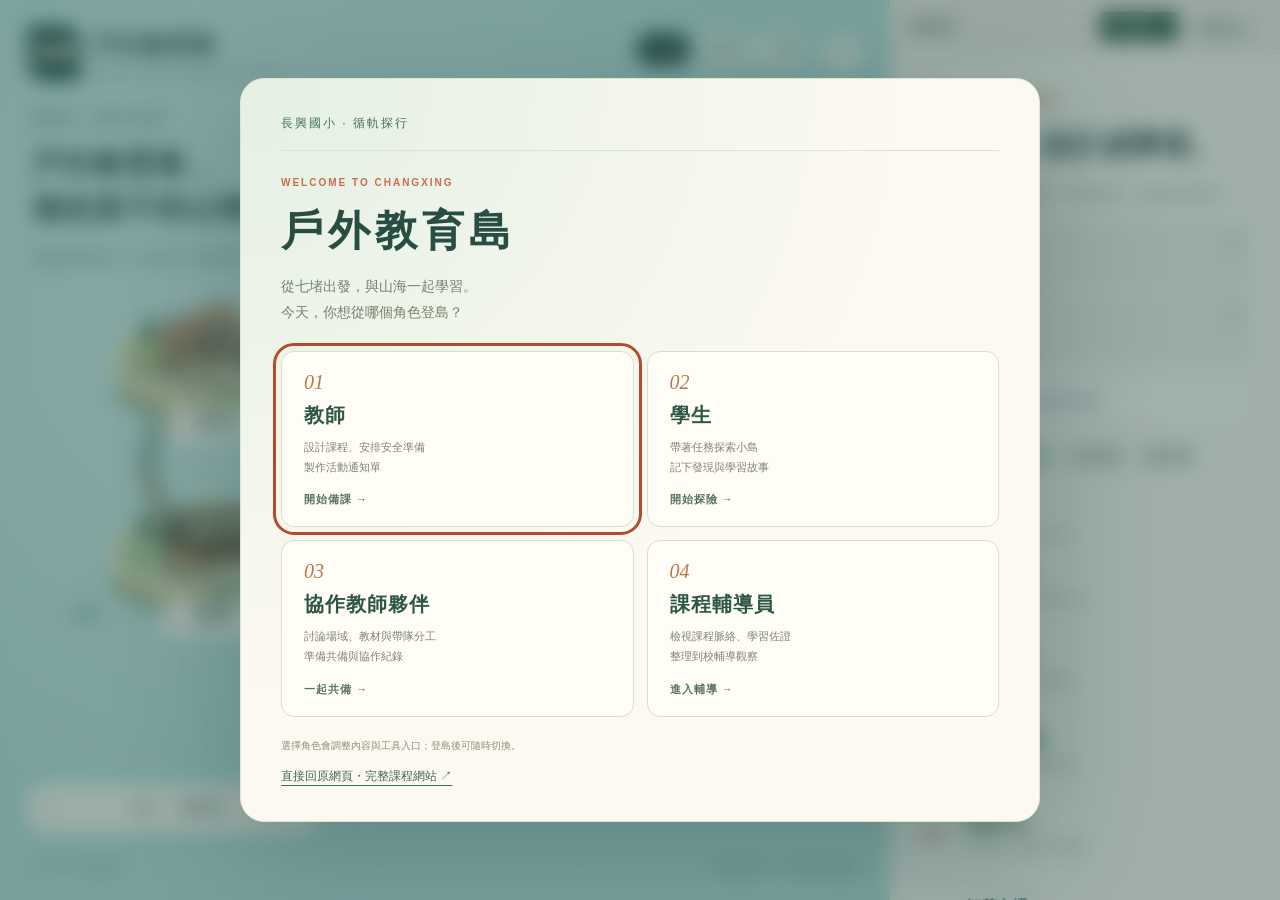
==== island.html @ 30167375 "Add visible return links to original curriculum website for all roles" ====
<!doctype html>
<html lang="zh-Hant">
<head><meta charset="utf-8"><meta name="viewport" content="width=device-width,initial-scale=1"><meta name="theme-color" content="#b9dfdb"><meta name="description" content="長興國小戶外教育島：從七堵鐵道出發，點選島嶼探索港灣、海洋、產業與智慧交通課程。"><title>長興戶外教育島｜循軌探行</title><link rel="stylesheet" href="island.css?v=20261024-return-original"><script src="island-data.js?v=20261024-return-original" defer></script><script src="island.js?v=20261024-return-original" defer></script></head>
<body>
<a class="skip" href="#explore">跳至課程清單</a>
<div class="shell">
 <main class="ocean" id="ocean" aria-label="戶外教育島嶼探索區">
  <header class="masthead"><a class="wordmark" href="index.html" aria-label="長興戶外教育島首頁"><span class="brand-stamp">長興</span><span>戶外教育島<small>CHANGXING LEARNING ISLAND</small></span></a><button class="round help" id="help" aria-label="探索說明">?</button></header>
  <div class="intro"><p class="eyebrow">循軌探行 · 基隆七堵出發</p><h1>戶外教育島，<br>連起孩子的山海課堂。</h1><p>海風號穿島巡行，串起每一站的學習。</p></div>
  <div class="scene" id="scene"><svg id="island" viewBox="0 0 1200 1000" role="group" aria-label="六條戶外教育路線與風險管理資源的互動島嶼"></svg></div>
  <div class="map-controls" aria-label="地圖控制"><button id="zoom-in" aria-label="放大島嶼">＋</button><button id="zoom-out" aria-label="縮小島嶼">－</button><button id="reset" aria-label="回到全島總覽">全島</button><button id="connections" aria-pressed="true">島嶼鐵道</button><button id="motion" aria-pressed="false">暫停動態</button></div>
  <div class="light-control" aria-label="島嶼光線"><button data-light="day" aria-pressed="true">☀ 白天</button><button data-light="dusk" aria-pressed="false">◒ 黃昏</button><button data-light="night" aria-pressed="false">☾ 夜晚</button></div>
  <footer class="map-caption"><span><i></i> <b id="read-count">0 / 7</b> 小島已探索</span><span>課程鐵道示意 · 非實際交通路線</span></footer>
 </main>
 <aside class="panel" id="explore" aria-label="課程探索清單">
  <div class="role-bar"><span id="current-role">教師視角</span><div class="role-bar-actions"><a class="return-original" href="curriculum.html">回原網頁 ↗</a><button id="change-role" type="button">切換角色 ↗</button></div></div><div id="overview">
   <div class="panel-heading"><p class="eyebrow">THE LEARNING ATLAS</p><h2>把家鄉，<br>讀成自己的故事。</h2><p>6 條學習路線，1 座風險管理島。<br>選擇一條路，看看孩子如何提問與發現。</p></div>
   <section id="role-tools" class="role-tools" aria-label="角色專屬入口"></section><label class="search"><span aria-hidden="true">⌕</span><input id="search" type="search" placeholder="搜尋路線、場域或學習任務" aria-label="搜尋路線、場域或學習任務"></label>
   <div class="filters" aria-label="路線主題"><button data-filter="all" aria-pressed="true">所有小島</button><button data-filter="local" aria-pressed="false">家鄉走讀</button><button data-filter="ocean" aria-pressed="false">海洋探索</button><button data-filter="city" aria-pressed="false">跨區學習</button><button data-filter="safety" aria-pressed="false">安全資源</button></div>
   <p class="result-count" id="result-count" aria-live="polite"></p><div class="route-index" id="route-index"></div>
   <section class="method-note"><p class="eyebrow">TRACKS × TRAIN</p><h3>六年的課程軌道，<br>每一次探究的五個站。</h3><p>從生活場域到多鐵樞紐，逐年加深。每條路線都用提問、觀察、分析、互動與行動，留下自己的學習。</p><a href="curriculum.html#train-method">認識校本課程與 TRAIN 教學法 <span>↗</span></a></section>
  </div>
  <article id="detail" hidden></article>
  <footer class="panel-footer"><a href="curriculum.html">完整課程與教學工具 ↗</a><p>基隆市長興國民小學<br>從七堵出發，向山海學習。</p><small>島嶼位置為課程關係示意；跨縣市場域另於路線中標示。</small></footer>
 </aside>
</div>
<dialog id="role-entry" aria-labelledby="role-entry-title"><button id="role-entry-close" class="dialog-close" aria-label="返回目前角色" hidden>×</button><div class="entry-brand">長興國小 · 循軌探行</div><p class="eyebrow">WELCOME TO CHANGXING</p><h2 id="role-entry-title">戶外教育島</h2><p class="entry-lead">從七堵出發，與山海一起學習。<br>今天，你想從哪個角色登島？</p><div class="role-grid"><button data-choose-role="teacher"><span class="role-symbol">01</span><strong>教師</strong><span>設計課程、安排安全準備<br>製作活動通知單</span><b>開始備課 →</b></button><button data-choose-role="student"><span class="role-symbol">02</span><strong>學生</strong><span>帶著任務探索小島<br>記下發現與學習故事</span><b>開始探險 →</b></button><button data-choose-role="partner"><span class="role-symbol">03</span><strong>協作教師夥伴</strong><span>討論場域、教材與帶隊分工<br>準備共備與協作紀錄</span><b>一起共備 →</b></button><button data-choose-role="coach"><span class="role-symbol">04</span><strong>課程輔導員</strong><span>檢視課程脈絡、學習佐證<br>整理到校輔導觀察</span><b>進入輔導 →</b></button></div><p class="entry-note">選擇角色會調整內容與工具入口；登島後可隨時切換。</p><a class="entry-original" href="curriculum.html">直接回原網頁・完整課程網站 ↗</a></dialog>
<dialog id="guide"><button class="dialog-close" id="close-guide" aria-label="關閉探索說明">×</button><p class="eyebrow">WELCOME ABOARD</p><h2>歡迎登上長興的學習島。</h2><p>點選島上的場域或右側課程清單，鏡頭會放大該島，同時展開故事、照片與探究任務；按「全島」可回到總覽。</p><ol><li>用主題或關鍵字，找一條感興趣的路線。</li><li>拖曳空白海面、按 ＋／－，調整你的視角。</li><li>切換光線，或跟著 TRAIN 五站了解課程。</li></ol><p class="guide-note">「已閱讀」只記錄這台裝置探索過的路線，不代表學生完成活動或通過評量。島上小人為課程情境動畫，並非即時活動追蹤。海風號抵達小島時會隱入站內，再從另一側駛向下一島。</p><button id="start" class="primary">開始探索 →</button></dialog>
</body></html>
---- island.css ----
@charset "UTF-8";
:root{--ink:#23433e;--muted:#73817a;--paper:#fcf9f2;--coral:#cf6b49;--sea:#b9dfdb;--line:#e3e4d9;font-family:"Microsoft JhengHei","PingFang TC",sans-serif;color:var(--ink);background:var(--paper)}*{box-sizing:border-box}body{margin:0}button,input,a{-webkit-tap-highlight-color:transparent}button,a{touch-action:manipulation}button,input{font:inherit}button{cursor:pointer;color:inherit}button:focus-visible,a:focus-visible,input:focus-visible,[role=button]:focus-visible{outline:3px solid #b54b2d;outline-offset:5px}button{border:0}a{color:inherit}button[hidden],[hidden]{display:none!important}.skip{position:fixed;top:-100px;left:20px;z-index:100;background:white;padding:12px}.skip:focus{top:10px}.shell{display:grid;grid-template-columns:minmax(0,1fr) 390px;height:100dvh;overflow:hidden}.ocean{background:radial-gradient(ellipse at 30% 35%,#d5eeeb 0%,var(--sea) 65%);position:relative;overflow:hidden;isolation:isolate;transition:background 1s}.masthead{position:absolute;inset:26px 28px auto;z-index:3;display:flex;align-items:center;justify-content:space-between}.wordmark{text-decoration:none;font-weight:800;display:flex;align-items:center;gap:12px;font-size:23px;letter-spacing:2px}.brand-stamp{background:#234b44;color:#fff9e8;font-size:21px;width:52px;height:54px;display:grid;place-items:center;border-radius:3px 17px 3px 17px;writing-mode:horizontal-tb;letter-spacing:1px;padding-top:0}.wordmark small{display:block;font:9px Georgia,serif;letter-spacing:2px;margin-top:6px}.round{border-radius:50%;background:#fff9edc9;width:38px;height:38px;font:22px Georgia,serif;box-shadow:0 2px 7px #315a4b0b}.intro{position:absolute;left:32px;top:125px;z-index:2;pointer-events:none}.eyebrow{font-size:10px;font-weight:700;letter-spacing:2px;color:var(--coral);margin:0 0 16px}.intro .eyebrow{color:#4b736b}.intro h1{font-size:clamp(24px,2.6vw,39px);line-height:1.5;letter-spacing:2px;margin:0 0 16px;font-weight:800}.intro>p:last-child{font-size:13px;color:#56756e;line-height:1.9;margin:0}.scene{position:absolute;inset:0;touch-action:none;cursor:grab}.scene:active{cursor:grabbing}.scene svg{width:100%;height:100%;display:block;overflow:visible}.node{cursor:pointer;outline:none}.node .nameplate{transition:filter .2s}.node:hover .nameplate,.node:focus-visible .nameplate,.node.is-active .nameplate{filter:drop-shadow(0 5px 5px #234b4440)}.node:hover .plate,.node.is-active .plate{fill:#fdf0d4;stroke:#c77249;stroke-width:2}.node.dimmed{opacity:.2;pointer-events:none}.plate{fill:#fffdf4;stroke:#e4d8bb;stroke-width:1}.nameplate text{font:700 15px "Microsoft JhengHei",sans-serif;fill:#28453b}.nameplate .node-sub{font-size:10px;font-weight:400;fill:#7d8574}.node-number{fill:#c16543!important;font:italic 16px Georgia,serif!important}.connections path{fill:none;stroke:#faf6d8;stroke-width:4;stroke-dasharray:8 7;opacity:.9}.connections.is-off{opacity:0}.connections{transition:opacity .3s;pointer-events:none}.trees{pointer-events:none}.floaty{animation:bob 6s ease-in-out infinite}.boat{animation:boat 18s ease-in-out infinite}.water-line{animation:shimmer 6s ease-in-out infinite}.paused *,.reduced-motion *{animation-play-state:paused!important}@keyframes bob{50%{transform:translateY(-5px)}}@keyframes shimmer{50%{opacity:.25}}@keyframes boat{50%{transform:translate(25px,-12px)}}.map-controls{position:absolute;left:28px;bottom:67px;display:flex;z-index:3;background:#fffaf0ea;border:1px solid #fefaf0;border-radius:16px;padding:5px;box-shadow:0 6px 24px #3d686010}.map-controls button{background:none;padding:10px 12px;font-size:12px;border-radius:10px}.map-controls button:first-child,.map-controls button:nth-child(2){font-size:18px;padding:5px 12px}.map-controls button:hover,.light-control button:hover{background:#e3e8d8}.map-controls button[aria-pressed=false]{color:#728276}.light-control{position:absolute;right:28px;top:33px;z-index:3;display:flex;gap:3px;margin-right:55px}.light-control button{font-size:11px;padding:9px 10px;border-radius:20px;background:#fffaf0a6}.light-control button[aria-pressed=true]{background:#294d46;color:#fff8e8}.map-caption{position:absolute;inset:auto 30px 25px;display:flex;gap:12px;align-items:center;justify-content:space-between;font-size:10px;letter-spacing:.6px;color:#56776c;pointer-events:none}.map-caption i{display:inline-block;width:6px;height:6px;background:#cf754a;border-radius:50%;margin-right:5px}.panel{background:var(--paper);overflow-y:auto;scrollbar-width:thin;scrollbar-color:#d4d5c9 transparent;border-left:1px solid #fff6;z-index:4;position:relative}.panel-heading{padding:39px 30px 18px}.panel-heading h2{font-size:29px;line-height:1.55;margin:0 0 15px;letter-spacing:1px}.panel-heading>p:last-child{font-size:12px;line-height:1.85;color:#7d8375;margin:0}.search{display:flex;align-items:center;margin:6px 28px 17px;border:1px solid #dedfd5;background:#fffdf8;border-radius:8px;padding:0 13px;gap:8px}.search>span{font-size:26px;color:#798a7c}.search input{border:0;background:none;width:100%;min-width:0;padding:14px 0;color:var(--ink);font-size:12px;outline:none}.filters{display:flex;flex-wrap:wrap;gap:6px;margin:0 28px}.filters button{background:#efeee5;border-radius:5px;font-size:11px;padding:9px 11px}.filters button[aria-pressed=true]{background:#28493f;color:#fff9ec}.result-count{margin:17px 30px 1px;color:#8d9285;font-size:10px;letter-spacing:1px}.route-index{padding:0 28px}.route-card{display:grid;grid-template-columns:38px 1fr 18px;align-items:center;gap:8px;text-align:left;width:100%;padding:21px 1px;border-bottom:1px solid var(--line);background:transparent}.route-card:hover{color:var(--coral)}.route-no{font:italic 25px Georgia,serif;color:var(--coral)}.route-card strong{display:block;font-size:15px;letter-spacing:.5px}.route-card small{display:block;margin-top:7px;font-size:10px;color:#888d7d}.route-card .read-mark{font-size:10px;line-height:1.5;color:#768a69}.empty{padding:24px 0;font-size:14px;color:#7c8479;line-height:1.8}.method-note{margin:39px 30px;padding-bottom:8px}.method-note h3{font-size:20px;line-height:1.65;margin:0 0 15px}.method-note>p:not(.eyebrow){font-size:12px;line-height:1.9;color:#7a8377}.method-note a{display:flex;justify-content:space-between;margin-top:20px;padding-bottom:12px;border-bottom:1px solid var(--line);font-size:12px;text-decoration:none}.panel-footer{border-top:1px solid var(--line);margin:0 28px;padding:25px 0 30px;font-size:11px;line-height:1.8;color:#7d8779}.panel-footer>a{color:var(--ink);font-weight:700;text-underline-offset:5px}.panel-footer small{display:block;font-size:9px}.detail-header{padding:24px 28px 0}.back{padding:8px 0;background:none;font-size:12px;color:#718273}.detail-photo{margin:18px 0 0;position:relative}.detail-photo img{width:100%;height:200px;object-fit:cover;display:block}.detail-photo figcaption{font-size:9px;color:#7d8575;text-align:right;padding:7px 25px}.detail-content{padding:14px 29px 30px}.detail-content h2{font-size:25px;line-height:1.5;margin:5px 0 13px;letter-spacing:.7px;outline:none}.detail-summary{font-size:13px;line-height:1.9;color:#6d7c6c}.route-location{font-size:11px;line-height:1.8;color:#9b6952;margin:15px 0 22px}.stops{font-size:12px;line-height:2.1;color:#5c7464;padding:15px 0;border-top:1px solid var(--line);border-bottom:1px solid var(--line)}.detail-content h3{font-size:17px;margin:25px 0 12px}.detail-content ul{padding-left:18px;font-size:12px;line-height:1.9;color:#6f7a69}.detail-content li{margin-bottom:10px}.train-stop{padding:13px 0;border-bottom:1px solid var(--line);display:grid;grid-template-columns:33px 1fr;gap:9px}.train-stop>b{font:italic 30px Georgia,serif;color:#c17e54}.train-stop strong{font-size:13px}.train-stop p{font-size:12px;line-height:1.8;color:#71806c;margin:7px 0 0}details{border-bottom:1px solid var(--line);padding:17px 0}summary{font-size:13px;font-weight:700;cursor:pointer}details ul{margin-bottom:0}.primary{display:inline-block;color:#fff9ec;background:#294e41;border-radius:6px;text-decoration:none;padding:14px 18px;font-size:13px;line-height:1.4}.detail-content .primary{margin-top:26px;display:block;text-align:center}.secondary-link{display:block;text-align:center;font-size:11px;margin-top:18px;text-underline-offset:5px}.return-row{padding-top:20px;text-align:center}.return-row button{background:none;font-size:12px;color:#718273}dialog{border:1px solid #e2dfcf;border-radius:16px;background:var(--paper);color:var(--ink);width:min(540px,calc(100% - 36px));padding:39px;box-shadow:0 20px 100px #113d3540}dialog::backdrop{background:#284a4059;backdrop-filter:blur(4px)}dialog h2{font-size:25px;line-height:1.6}dialog p,dialog ol{font-size:13px;line-height:1.9}dialog ol{padding-left:20px}.dialog-close{position:absolute;right:16px;top:12px;background:none;font-size:28px}.guide-note{font-size:11px!important;color:#7a8573;border-top:1px solid var(--line);padding-top:15px}body[data-light=dusk] .ocean{--sea:#bdd0c5;background:radial-gradient(ellipse at 20% 15%,#f1d9ae,#b3d1cb 70%)}body[data-light=night] .ocean{background:radial-gradient(ellipse at 30% 15%,#375667,#173a4b 75%)}body[data-light=night] .scene{filter:brightness(.76) saturate(.7)}body[data-light=night] .intro,body[data-light=night] .intro p,body[data-light=night] .map-caption,body[data-light=night] .wordmark{color:#f2edd7}body[data-light=night] .brand-stamp{background:#ece9ce;color:#254642}
@media(min-width:1500px){.shell{grid-template-columns:minmax(0,1fr) 430px}.panel-heading{padding:46px 36px 24px}.intro{top:145px;left:42px}.masthead{left:40px}.map-controls{left:40px}.scene svg{padding-top:20px}}
@media(max-width:1100px){.shell{grid-template-columns:minmax(0,1fr) 340px}.light-control{top:98px;right:22px;margin-right:0}.intro{top:130px}.intro h1{font-size:26px}.intro>p:last-child{font-size:11px}.panel-heading{padding:30px 25px 18px}.panel-heading h2{font-size:25px}.map-controls{left:18px}.map-controls button{padding:10px 8px;font-size:10px}.map-caption{inset:auto 20px 24px;font-size:8px}.scene svg{min-width:630px;position:absolute;left:50%;transform:translateX(-50%)}}
@media(max-width:700px){.shell{display:block;height:auto;overflow:visible}.ocean{height:64dvh;min-height:470px}.panel{border:0;overflow:visible}.masthead{inset:18px 20px auto}.brand-stamp{width:43px;height:45px;font-size:17px}.wordmark{font-size:19px}.wordmark small{font-size:7px}.intro{top:92px;left:22px}.intro h1{font-size:22px;line-height:1.45;margin-bottom:7px}.intro .eyebrow{font-size:8px;margin-bottom:7px}.intro>p:last-child{font-size:10px;line-height:1.6}.scene{inset:100px -50px -8px}.scene svg{min-width:620px}.light-control{top:86px;right:15px;display:flex;flex-direction:column}.light-control button{font-size:9px;padding:7px 8px}.map-controls{left:15px;bottom:43px;border-radius:12px;padding:3px}.map-controls button{font-size:10px;padding:8px}.map-controls button:first-child,.map-controls button:nth-child(2){padding:2px 9px}.map-caption{inset:auto 17px 14px;font-size:7px;gap:8px}.panel-heading{padding:28px 24px 17px}.panel-heading h2 br{display:none}.panel-heading h2{font-size:24px}.panel-heading>p:last-child br{display:none}.route-index{padding:0 24px}.route-card{padding:20px 0}.route-card strong{font-size:16px}.route-card small{font-size:11px}.search{margin:0 24px 15px}.filters{margin:0 24px}.result-count{margin-left:24px}.detail-photo img{height:240px}.detail-content h2{font-size:27px}.detail-content{padding:15px 25px 25px}.detail-summary,.detail-content li,.train-stop p{font-size:14px}.detail-content h3{font-size:19px}.train-stop strong{font-size:15px}.stops{font-size:13px}.detail-header{padding:18px 25px 0}.detail-content .primary{font-size:15px}.method-note{margin:34px 25px}.method-note>p:not(.eyebrow){font-size:14px}.panel-footer{margin:0 25px}dialog{padding:29px}.node .nameplate text{font-size:17px}}
@media(prefers-reduced-motion:reduce){*{scroll-behavior:auto!important;animation:none!important;transition:none!important}}

@media(min-width:701px){.intro{top:112px}.intro h1{font-size:clamp(24px,2.3vw,34px)}.scene{top:40px}}
@media(max-width:700px){.scene{inset:125px -15px 35px}.scene svg{min-width:0;width:100%;left:0;transform:none}}
.people{pointer-events:none}.node .island-ground{transition:filter .2s}.node:hover .island-ground,.node.is-active .island-ground{filter:drop-shadow(0 6px 7px #3e786733)}.connections path{stroke:#fbf4d3;stroke-width:3;opacity:.65;stroke-dasharray:5 9}.school-tag{pointer-events:none}
@media(min-width:701px) and (max-width:1100px){.scene svg{min-width:0;width:100%;left:0;transform:none}}.route-card{grid-template-columns:38px 1fr 26px}

/* Raised railway: deck, sleepers and two continuous rails. */
.connections path{fill:none;stroke-dasharray:none;opacity:1;stroke-linecap:round;stroke-linejoin:round}
.connections .bridge-shadow{stroke:#518e87;stroke-width:24;opacity:.13}
.connections .bridge-deck{stroke:#a8b4a0;stroke-width:23}
.connections .sleepers{stroke:#9a8062;stroke-width:17;stroke-dasharray:2 7;stroke-linecap:butt}
.connections .rail-outer{stroke:#506e67;stroke-width:10}
.connections .rail-inner{stroke:#d6c6a3;stroke-width:6}
.connections .island-train path{stroke-linecap:butt}.station-platform{pointer-events:none}

#viewport{transition:transform .75s cubic-bezier(.22,.7,.2,1)}.scene:active #viewport{transition:none}

.activity-update{margin:25px 0;padding:20px 0;border-top:1px solid var(--line);border-bottom:1px solid var(--line)}.activity-update .eyebrow{margin-bottom:8px}.activity-update h3{margin:8px 0 12px}.activity-update p{font-size:12px;line-height:1.9;color:#6d7c6c}.activity-gallery{display:grid;gap:15px}.activity-gallery figure{margin:0}.activity-gallery a{position:relative;display:block}.activity-gallery img{width:100%;height:auto;max-height:240px;object-fit:cover;border-radius:8px;display:block}.activity-gallery a span{position:absolute;bottom:8px;right:8px;font-size:10px;color:white;background:#23433ed9;padding:6px 9px;border-radius:5px}.activity-gallery figcaption{font-size:10px;margin-top:7px;color:#71806c}.activity-update>small{display:block;margin-top:16px;font-size:10px;line-height:1.8;color:#7d8575}

.rail-vehicles{pointer-events:none}.rail-vehicles.is-off{opacity:0}.rail-vehicles .island-train{filter:drop-shadow(0 3px 1px #345c5240)}

[data-school]{outline:none}[data-school]:focus-visible .island-ground{filter:drop-shadow(0 0 5px #b54b2d)}

.connections .footbridge-edge{stroke:#789a8b;stroke-width:12}.connections .footbridge-walk{stroke:#e5d6b5;stroke-width:8;stroke-dasharray:2 3;stroke-linecap:butt}

.school-focus .node{opacity:.24}.school-focus .node .nameplate{opacity:0}

.risk-jump{display:flex;gap:8px;margin:22px 0}.risk-jump a{padding:9px 10px;background:#e6e9da;border-radius:6px;text-decoration:none;font-size:11px}.risk-resource{display:block;padding:16px 0;border-bottom:1px solid var(--line);text-decoration:none}.risk-resource strong{font-size:13px;line-height:1.8;display:block}.risk-resource small{display:block;font-size:10px;line-height:1.8;color:#7b8675;margin-top:6px}.risk-note{font-size:10px;line-height:1.9;color:#7b8675}.safety-checklist label{display:flex;gap:9px;align-items:flex-start;padding:12px 0;border-bottom:1px solid var(--line);font-size:12px;line-height:1.8}.safety-checklist input{accent-color:#477966;margin-top:5px;width:16px;height:16px;flex-shrink:0}.risk-progress{font-size:12px;color:#517b60}.risk-content section{scroll-margin-top:20px}

.night-only{display:none;pointer-events:none}body[data-light=night] .night-only{display:inline}body[data-light=night] .scene{filter:brightness(.82) saturate(.88)}body[data-light=night] .night-window{fill:#ffdc91!important;filter:drop-shadow(0 0 3px #ffd98599)}body[data-light=night] .night-facilities,body[data-light=night] .beacon-lamp{filter:brightness(1.5) saturate(1.2)}body[data-light=night] .lighthouse-beacon{mix-blend-mode:screen}body[data-light=night] .sanxia-old-street ellipse[fill="#719fab"],body[data-light=night] .sanxia-old-street ellipse[fill="#5c91a3"]{fill:#8bcbd7;filter:drop-shadow(0 0 4px #94d8e7)}body[data-light=night] .taipei-transport-hub [fill="#e4dfb4"],body[data-light=night] .marine-museum [stroke="#e8e5bd"]{filter:drop-shadow(0 0 4px #ffe4a5)}

body[data-light=night] [data-node="risk-management"] [stroke="#81a9a0"]{stroke:#ffdf9c;filter:drop-shadow(0 0 3px #ffda86)}

.role-bar{position:sticky;top:0;z-index:6;display:flex;align-items:center;justify-content:space-between;gap:10px;background:#f1eee2f5;border-bottom:1px solid #dcded0;padding:12px 28px;font-size:11px}.role-bar>span{font-weight:700;color:#426b5a}.role-bar button{background:none;text-decoration:underline;text-underline-offset:4px;font-size:11px}.role-tools{padding:0 28px 12px;display:grid;gap:8px}.role-tools a{border:1px solid #dde1d0;background:#f2f2e7;padding:12px 14px;border-radius:8px;text-decoration:none}.role-tools strong{display:flex;justify-content:space-between;font-size:12px}.role-tools small{display:block;font-size:10px;line-height:1.7;color:#7c8574;margin-top:5px}.role-module{border:1px solid #dbe1cf;background:#f3f3e8;border-radius:10px;padding:18px;margin:24px 0}.role-module .eyebrow{margin:0 0 8px}.role-module h3{margin:8px 0 12px}.role-module p,.role-module li,.role-module dl{font-size:12px;line-height:1.9;color:#647762}.role-module ol{padding-left:18px}.role-module dt{font-weight:700;color:#3e6654;margin-top:13px}.role-module dd{margin:5px 0 0}.role-module>a{font-size:12px;text-underline-offset:4px}.role-note-label{display:block;font-size:12px;line-height:1.8;font-weight:700;margin:18px 0 9px}#role-note{width:100%;box-sizing:border-box;resize:vertical;font:12px/1.9 inherit;border:1px solid #cdd7c4;border-radius:7px;padding:12px;background:#fffdf6;color:#365640}.role-export{background:#315b49;color:#fff7df;border-radius:6px;padding:12px 14px;font-size:12px;margin-top:12px}.draft-note{display:block;font-size:10px!important;line-height:1.8!important;color:#7b8774!important;margin-top:10px}.review-dimension{border-top:1px solid #dbe0d0;padding:15px 0}.review-dimension>strong{font-size:13px}.review-dimension label{font-size:11px}.review-state{display:block;margin-top:7px;width:100%;padding:8px;border:1px solid #d2d9c6;background:#fffdf6;border-radius:5px;color:#456344}.student-missions{display:grid;gap:12px;margin:22px 0}.student-missions article{padding:15px 17px;border-left:3px solid #d2aa54;background:#f3eee0;border-radius:0 8px 8px 0}.student-missions span{font-size:10px;color:#a77940;letter-spacing:1px;font-weight:700}.student-missions p{font-size:14px;line-height:1.9;margin:8px 0 0;color:#46644e}#role-entry{width:min(800px,calc(100% - 30px));max-height:94dvh;overflow:auto;padding:36px 40px;border:1px solid #dce4d4;border-radius:24px;background:radial-gradient(ellipse at 0 0,#e4f0e4,#fcf9f0 58%);box-shadow:0 28px 120px #153f3a45}#role-entry::backdrop{background:#234b496b;backdrop-filter:blur(10px)}.entry-brand{font-size:12px;letter-spacing:2px;color:#44715f;border-bottom:1px solid #dce3d2;padding-bottom:18px;margin-bottom:22px}#role-entry .eyebrow{margin-bottom:10px}#role-entry h2{font-size:42px;line-height:1.4;letter-spacing:5px;margin:0 0 12px;color:#284e43}.entry-lead{font-size:14px!important;line-height:1.9!important;color:#73826c;margin:0 0 25px}.role-grid{display:grid;grid-template-columns:repeat(2,minmax(0,1fr));gap:13px}.role-grid button{display:flex;flex-direction:column;align-items:flex-start;text-align:left;border:1px solid #d9dfcd;border-radius:13px;padding:19px 22px;background:#fffdf5;transition:transform .2s,background .2s,border-color .2s}.role-grid button:hover{transform:translateY(-3px);background:#edf2df;border-color:#76947b}.role-symbol{font:italic 20px Georgia,serif;color:#b67a4f;margin-bottom:8px}.role-grid strong{font-size:20px;color:#2e5747;letter-spacing:1px;margin-bottom:9px}.role-grid button>span:not(.role-symbol){font-size:11px;line-height:1.8;color:#7b8571}.role-grid b{font-size:11px;letter-spacing:1px;margin-top:15px;color:#57745b}.entry-note{font-size:10px!important;line-height:1.8!important;color:#8a907f;margin:20px 0 0}@media(max-width:600px){#role-entry{padding:25px 22px;max-height:94dvh}#role-entry h2{font-size:31px}.role-grid{gap:10px}.role-grid button{padding:15px 13px}.role-grid strong{font-size:16px}.role-grid button>span:not(.role-symbol){font-size:10px}.entry-brand{margin-bottom:18px}.entry-lead{font-size:12px!important}}

#role-note{font-family:inherit;font-size:12px;line-height:1.9}.role-card small{line-height:1.8}body[data-role=student] .panel-heading h2{font-size:28px}

@media(min-width:601px) and (max-height:800px){#role-entry{padding:26px 34px}.entry-brand{padding-bottom:14px;margin-bottom:17px}#role-entry h2{font-size:38px}.entry-lead{margin-bottom:19px}.role-grid button{padding:15px 20px}.role-symbol{font-size:18px;margin-bottom:6px}.role-grid b{margin-top:12px}.entry-note{margin-top:16px}}

.detail-photo img[src*="marine-nmmst"]{height:auto;object-fit:contain}

.detail-photo img[src*="home-qidu"],.activity-gallery img[src*="home-qidu"]{height:auto;max-height:none;object-fit:contain}

.role-bar-actions{display:flex;gap:12px;align-items:center}.return-original{display:inline-block;background:#315b49;color:#fff8e7;padding:7px 10px;border-radius:5px;text-decoration:none;font-size:11px;white-space:nowrap}.entry-original{display:inline-block;margin-top:13px;font-size:12px;color:#426b56;text-underline-offset:5px}.role-bar{padding-left:20px;padding-right:20px}
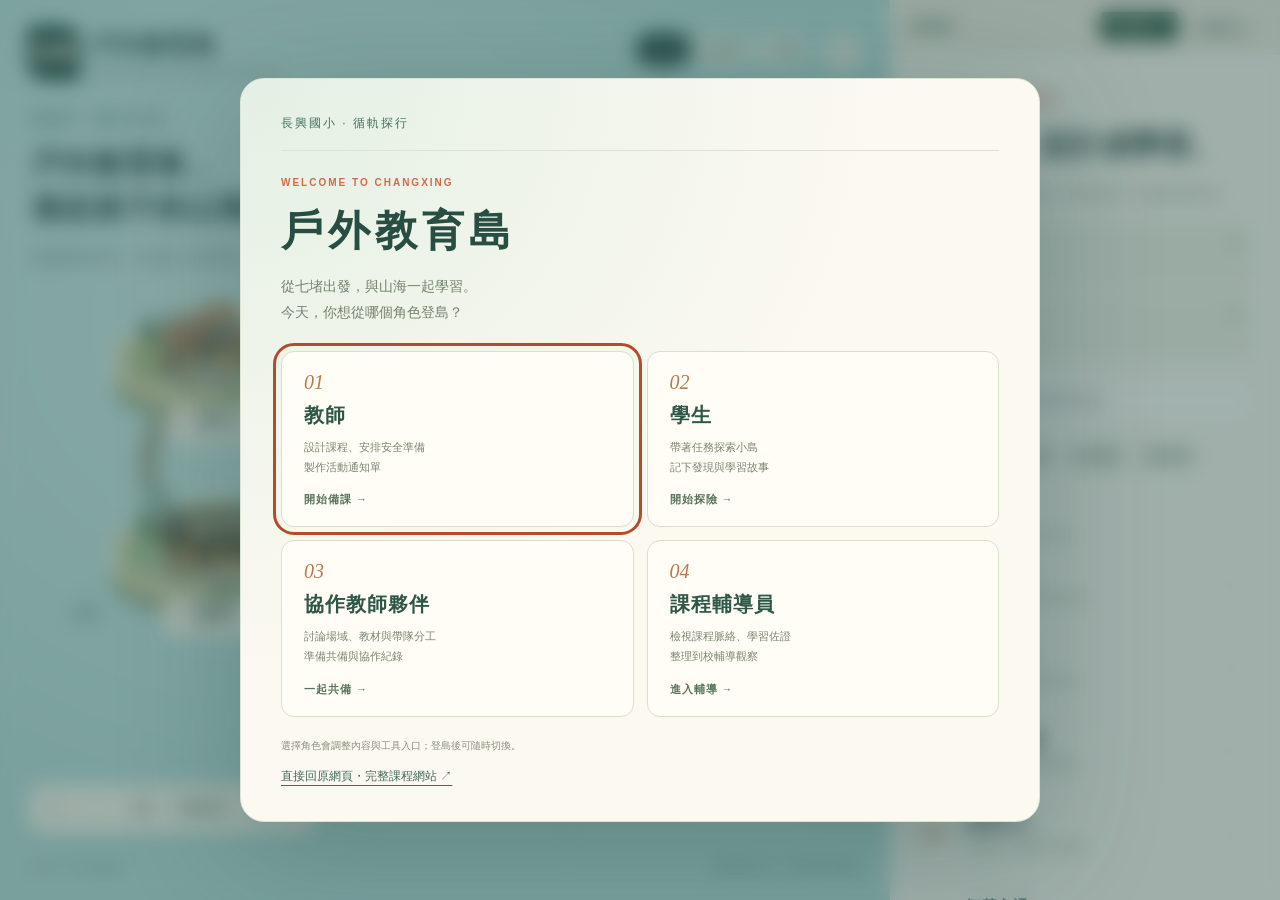
==== commit d4b15da8: "Show animated indigo dyeing workshop in culture island closeup" ====
--- a/island.html
+++ b/island.html
@@ -1,6 +1,6 @@
 <!doctype html>
 <html lang="zh-Hant">
-<head><meta charset="utf-8"><meta name="viewport" content="width=device-width,initial-scale=1"><meta name="theme-color" content="#b9dfdb"><meta name="description" content="長興國小戶外教育島：從七堵鐵道出發，點選島嶼探索港灣、海洋、產業與智慧交通課程。"><title>長興戶外教育島｜循軌探行</title><link rel="stylesheet" href="island.css?v=20261024-return-original"><script src="island-data.js?v=20261024-return-original" defer></script><script src="island.js?v=20261024-return-original" defer></script></head>
+<head><meta charset="utf-8"><meta name="viewport" content="width=device-width,initial-scale=1"><meta name="theme-color" content="#b9dfdb"><meta name="description" content="長興國小戶外教育島：從七堵鐵道出發，點選島嶼探索港灣、海洋、產業與智慧交通課程。"><title>長興戶外教育島｜循軌探行</title><link rel="stylesheet" href="island.css?v=20261024-indigo-workshop"><script src="island-data.js?v=20261024-indigo-workshop" defer></script><script src="island.js?v=20261024-indigo-workshop" defer></script></head>
 <body>
 <a class="skip" href="#explore">跳至課程清單</a>
 <div class="shell">
--- a/island.css
+++ b/island.css
@@ -48,3 +48,5 @@
 .detail-photo img[src*="home-qidu"],.activity-gallery img[src*="home-qidu"]{height:auto;max-height:none;object-fit:contain}
 
 .role-bar-actions{display:flex;gap:12px;align-items:center}.return-original{display:inline-block;background:#315b49;color:#fff8e7;padding:7px 10px;border-radius:5px;text-decoration:none;font-size:11px;white-space:nowrap}.entry-original{display:inline-block;margin-top:13px;font-size:12px;color:#426b56;text-underline-offset:5px}.role-bar{padding-left:20px;padding-right:20px}
+
+.indigo-workshop{display:none;pointer-events:none}.culture-closeup .indigo-workshop{display:inline}.culture-closeup [data-node="sanxia"]>.people{opacity:0}body[data-light=night] .indigo-workshop{filter:brightness(1.2)}
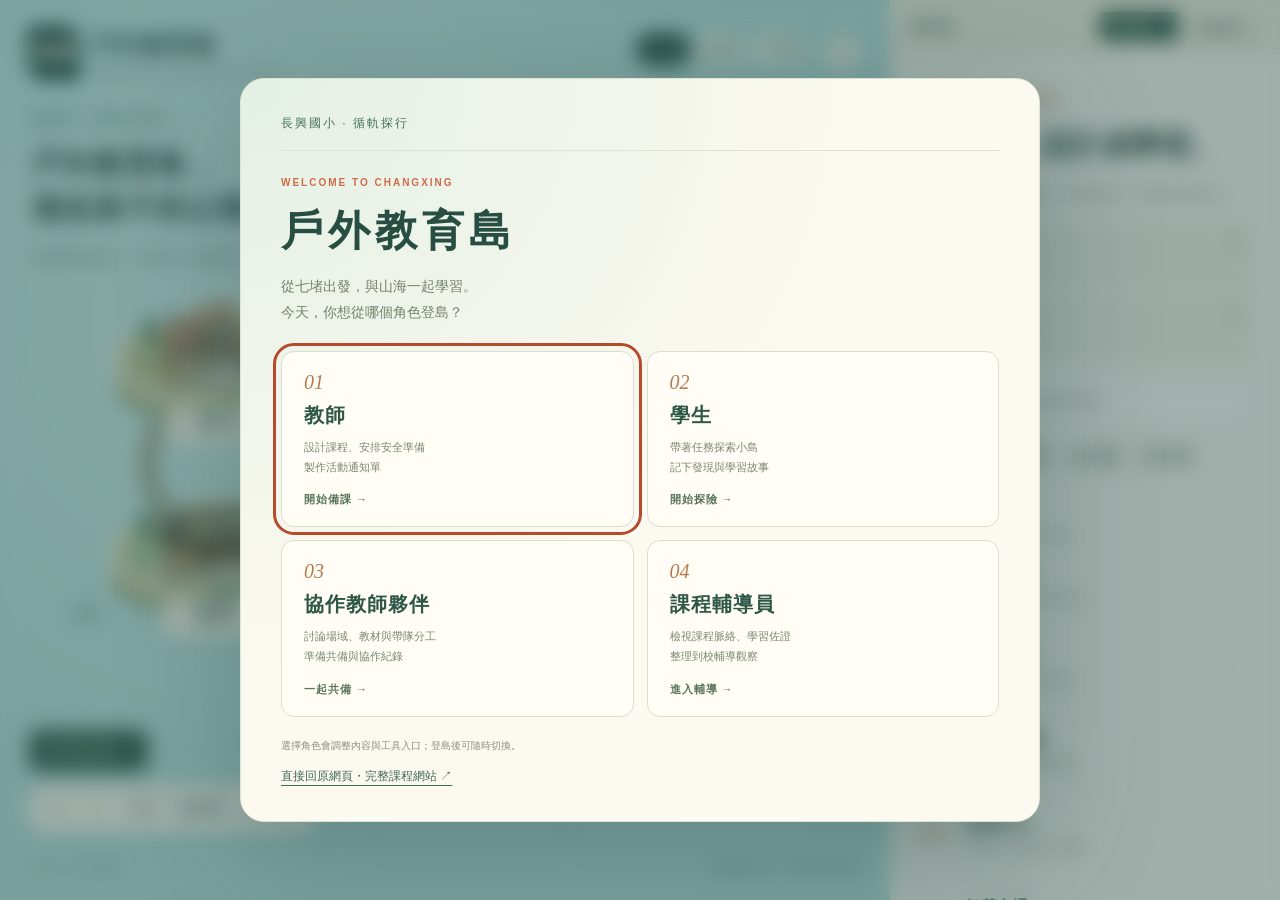
==== commit f045e991: "Add customizable explorers with island walking and train travel" ====
--- a/island.html
+++ b/island.html
@@ -1,6 +1,6 @@
 <!doctype html>
 <html lang="zh-Hant">
-<head><meta charset="utf-8"><meta name="viewport" content="width=device-width,initial-scale=1"><meta name="theme-color" content="#b9dfdb"><meta name="description" content="長興國小戶外教育島：從七堵鐵道出發，點選島嶼探索港灣、海洋、產業與智慧交通課程。"><title>長興戶外教育島｜循軌探行</title><link rel="stylesheet" href="island.css?v=20261024-indigo-workshop"><script src="island-data.js?v=20261024-indigo-workshop" defer></script><script src="island.js?v=20261024-indigo-workshop" defer></script></head>
+<head><meta charset="utf-8"><meta name="viewport" content="width=device-width,initial-scale=1"><meta name="theme-color" content="#b9dfdb"><meta name="description" content="長興國小戶外教育島：從七堵鐵道出發，點選島嶼探索港灣、海洋、產業與智慧交通課程。"><title>長興戶外教育島｜循軌探行</title><link rel="stylesheet" href="island.css?v=20261024-personal-explorer"><script src="island-data.js?v=20261024-personal-explorer" defer></script><script src="island.js?v=20261024-personal-explorer" defer></script><script src="island-player.js?v=20261024-personal-explorer" defer></script></head>
 <body>
 <a class="skip" href="#explore">跳至課程清單</a>
 <div class="shell">
--- a/island.css
+++ b/island.css
@@ -50,3 +50,13 @@
 .role-bar-actions{display:flex;gap:12px;align-items:center}.return-original{display:inline-block;background:#315b49;color:#fff8e7;padding:7px 10px;border-radius:5px;text-decoration:none;font-size:11px;white-space:nowrap}.entry-original{display:inline-block;margin-top:13px;font-size:12px;color:#426b56;text-underline-offset:5px}.role-bar{padding-left:20px;padding-right:20px}
 
 .indigo-workshop{display:none;pointer-events:none}.culture-closeup .indigo-workshop{display:inline}.culture-closeup [data-node="sanxia"]>.people{opacity:0}body[data-light=night] .indigo-workshop{filter:brightness(1.2)}
+.create-traveller-launch{position:absolute;left:28px;bottom:128px;z-index:6;padding:12px 16px;background:#315c4e;color:#fff4d8;border:1px solid #d3d8b8;border-radius:12px;box-shadow:0 4px 20px #315c4e22;font-size:12px}
+.traveller-hud{position:absolute;left:28px;bottom:126px;z-index:6;width:280px;max-width:calc(100% - 40px);padding:13px 15px;border:1px solid #d5dcc6;border-radius:13px;background:#fffaf0f2;box-shadow:0 6px 25px #234b4422;color:#355b4b}.traveller-hud-top{display:flex;justify-content:space-between;align-items:center}.traveller-hud-top strong{font-size:13px}.traveller-hud-top button{background:#e7ebdc;border-radius:50%;width:24px;height:24px;font-size:18px}.traveller-hud p{font-size:10px;line-height:1.7;margin:6px 0}.traveller-hud #traveller-place{color:#8a7c5c}.traveller-actions{display:flex;flex-wrap:wrap;gap:5px;margin-top:9px}.traveller-actions button{font-size:10px;background:#e7ebdc;border-radius:5px;padding:7px 9px}.traveller-actions button:first-child{background:#365e4c;color:#fff7df}.traveller-actions button:disabled{opacity:.45;cursor:default}.walking-pad{display:flex;align-items:center;gap:7px;border-top:1px solid #dfe3d2;margin-top:10px;padding-top:9px}.walking-pad button{width:34px;height:32px;border-radius:6px;background:#ebe7d6;font-size:19px;touch-action:none}.walking-pad span{flex:1;text-align:center;font-size:9px;line-height:1.7;color:#85907c}.traveller-hud.is-compact #traveller-message,.traveller-hud.is-compact .traveller-actions,.traveller-hud.is-compact .walking-pad{display:none}#my-traveller,#traveller-walk-path,#traveller-train{pointer-events:none}#my-traveller{filter:drop-shadow(0 2px 1px #244d4222)}.my-leg{transform-origin:0 -9px}#my-traveller.is-walking .my-leg.left{animation:my-leg-step .45s ease-in-out infinite}#my-traveller.is-walking .my-leg.right{animation:my-leg-step .45s ease-in-out infinite reverse}@keyframes my-leg-step{0%,100%{transform:rotate(-13deg)}50%{transform:rotate(13deg)}}#avatar-creator{width:min(690px,calc(100% - 28px));max-height:94dvh;overflow:auto;padding:30px}.avatar-lead{color:#7a866e}.avatar-editor{display:grid;grid-template-columns:190px 1fr;gap:25px;align-items:start}.avatar-preview{background:radial-gradient(ellipse,#dcebd8,#f1efdc);border-radius:15px;position:sticky;top:0;padding:20px 10px 12px;text-align:center}.avatar-preview svg{width:100%;height:220px}.avatar-preview p{font-size:13px;color:#55715a;margin:0}.avatar-field{display:grid;gap:7px;font-size:12px;margin-bottom:14px;color:#4d6c54}.avatar-field input,.avatar-field select{width:100%;padding:9px 10px;border:1px solid #d2dac4;border-radius:6px;background:#fffdf7;color:#365b47;font:12px inherit}.avatar-two{display:grid;grid-template-columns:1fr 1fr;gap:10px}#avatar-form fieldset{border:0;padding:0;margin:0 0 15px}#avatar-form legend{font-size:12px;margin-bottom:8px;color:#4d6c54}.avatar-swatches{display:flex;gap:8px;flex-wrap:wrap}.avatar-swatches label{position:relative;cursor:pointer}.avatar-swatches input{position:absolute;opacity:0;width:30px;height:30px;margin:0}.avatar-swatches span{display:block;width:29px;height:29px;border-radius:50%;background:var(--swatch);border:3px solid #fff9e9;box-shadow:0 0 0 1px #d2dac5}.avatar-swatches input:checked+span{box-shadow:0 0 0 2px #456e53}.avatar-swatches input:focus-visible+span{outline:3px solid #c87a50;outline-offset:3px}.avatar-bag{font-size:12px;display:flex;gap:8px;align-items:center;margin:3px 0 18px}.avatar-bag input{accent-color:#426b53}#avatar-form .primary{border:0;width:100%}#destination-list{display:grid;gap:8px;margin-top:20px}#destination-list button{display:flex;justify-content:space-between;align-items:center;text-align:left;padding:13px 15px;border:1px solid #d8dfcb;border-radius:8px;background:#f5f3e7;gap:12px}#destination-list strong{font-size:13px}#destination-list span{font-size:10px;color:#879278}#destination-list button:disabled{opacity:.4;cursor:default}body[data-light=night] #my-traveller{filter:brightness(1.4) drop-shadow(0 0 3px #f5d98355)}@media(max-width:700px){.traveller-hud{left:13px;bottom:107px;width:245px;padding:10px 12px}.create-traveller-launch{left:15px;bottom:111px;font-size:11px;padding:10px 12px}.traveller-hud p{font-size:9px}.traveller-actions button{font-size:9px;padding:6px 7px}.walking-pad{margin-top:7px;padding-top:7px}.avatar-editor{grid-template-columns:110px 1fr;gap:15px}.avatar-preview{padding:8px}.avatar-preview svg{height:160px}.avatar-preview p{font-size:10px}#avatar-creator{padding:25px 20px}#avatar-creator h2{font-size:23px}.avatar-swatches{gap:6px}.avatar-swatches span{width:25px;height:25px}.avatar-two{grid-template-columns:1fr;gap:0}.avatar-field{margin-bottom:10px}.walking-pad button{width:33px;height:31px}}@media(max-width:420px){.avatar-editor{grid-template-columns:90px 1fr;gap:12px}.avatar-preview svg{height:140px}.avatar-swatches span{width:23px;height:23px}.avatar-preview{top:0}.avatar-field input,.avatar-field select{padding:8px}.traveller-hud{max-width:calc(100% - 26px)}}
+
+.has-traveller .intro{display:none}.traveller-hud{top:112px;bottom:auto;width:260px}@media(max-width:700px){.traveller-hud{top:auto;bottom:95px;width:calc(100% - 26px);max-width:364px;min-height:109px}.traveller-hud p{margin:4px 0;line-height:1.45}.traveller-actions{padding-right:76px;margin-top:8px}.walking-pad{position:absolute;right:10px;bottom:11px;border:0;padding:0;margin:0;gap:4px}.walking-pad span{display:none}.walking-pad button{width:30px;height:28px}.traveller-hud.is-compact{min-height:0}}
+
+@media(min-width:701px){.traveller-hud{width:300px;top:108px}.traveller-hud .traveller-actions{gap:4px}.traveller-hud .traveller-actions button{padding:7px 8px}}
+
+@media(max-width:700px){.traveller-hud{top:79px;bottom:auto;width:calc(100% - 85px);max-width:305px}.traveller-actions{padding-right:0;margin-right:0}.walking-pad{position:static;display:flex;margin-top:7px;padding-top:6px;border-top:1px solid #dfe3d2;justify-content:space-between}.walking-pad span{display:block;font-size:8px}.traveller-hud.is-compact .walking-pad{display:none}.traveller-hud p{font-size:9px}.traveller-actions button{padding:6px}.avatar-preview svg{width:100%}}
+
+@media(max-width:700px){.avatar-two{grid-template-columns:1fr 1fr;gap:7px}.avatar-field select{min-width:0;padding-left:6px;padding-right:3px;font-size:11px}#avatar-creator .avatar-lead{font-size:12px;line-height:1.7}}
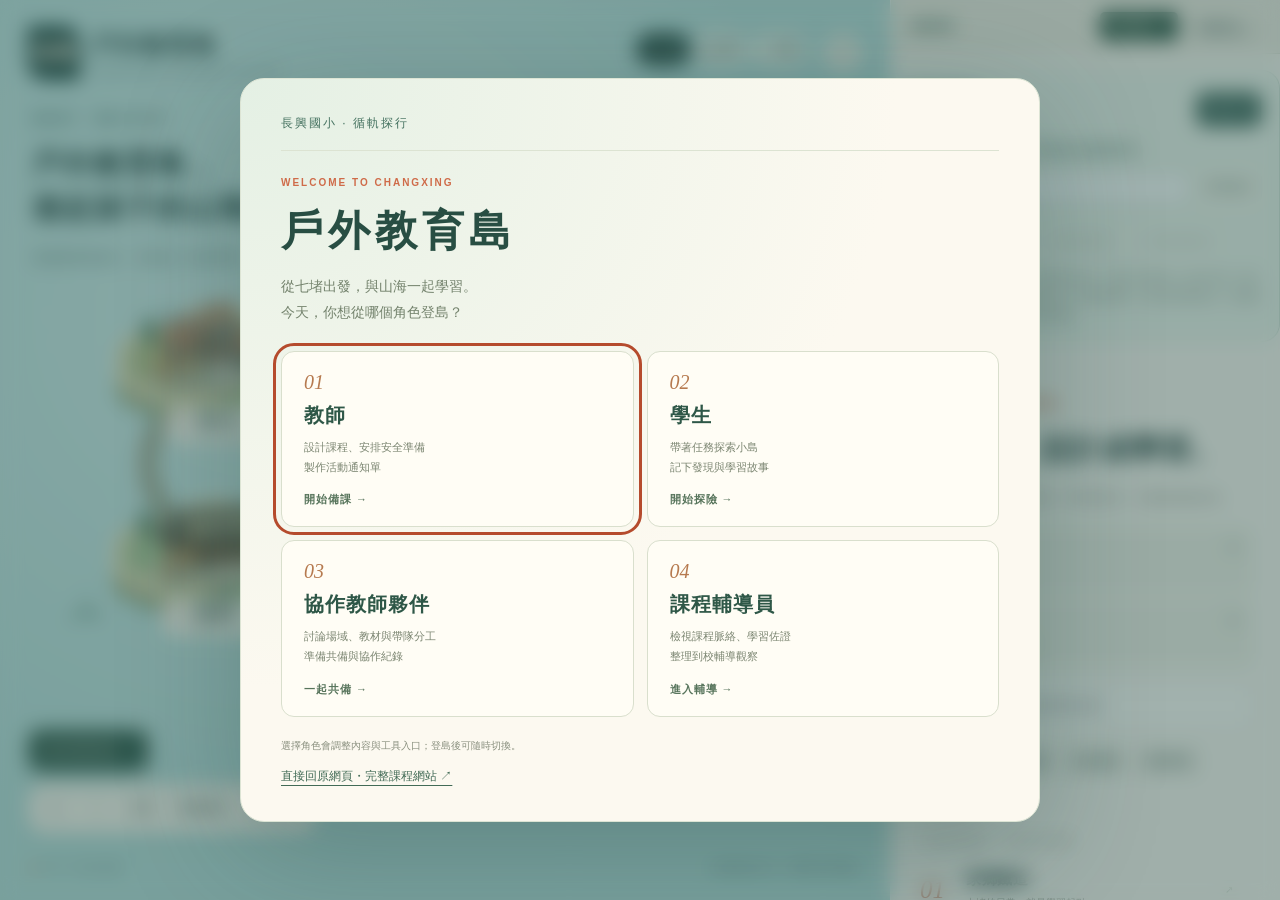
==== commit 94d9c7cc: "Add opt-in realtime island rooms with visitor movement and greetings" ====
--- a/island.html
+++ b/island.html
@@ -1,6 +1,6 @@
 <!doctype html>
 <html lang="zh-Hant">
-<head><meta charset="utf-8"><meta name="viewport" content="width=device-width,initial-scale=1"><meta name="theme-color" content="#b9dfdb"><meta name="description" content="長興國小戶外教育島：從七堵鐵道出發，點選島嶼探索港灣、海洋、產業與智慧交通課程。"><title>長興戶外教育島｜循軌探行</title><link rel="stylesheet" href="island.css?v=20261024-personal-explorer"><script src="island-data.js?v=20261024-personal-explorer" defer></script><script src="island.js?v=20261024-personal-explorer" defer></script><script src="island-player.js?v=20261024-personal-explorer" defer></script></head>
+<head><meta charset="utf-8"><meta name="viewport" content="width=device-width,initial-scale=1"><meta name="theme-color" content="#b9dfdb"><meta name="description" content="長興國小戶外教育島：從七堵鐵道出發，點選島嶼探索港灣、海洋、產業與智慧交通課程。"><title>長興戶外教育島｜循軌探行</title><link rel="stylesheet" href="island.css?v=20261024-live"><script src="island-data.js?v=20261024-live" defer></script><script src="island.js?v=20261024-live" defer></script><script src="island-player.js?v=20261024-live" defer></script><script src="assets/vendor/peerjs-1.5.5.min.js" defer></script><script src="island-live.js?v=20261024-live" defer></script></head>
 <body>
 <a class="skip" href="#explore">跳至課程清單</a>
 <div class="shell">
--- a/island.css
+++ b/island.css
@@ -60,3 +60,5 @@
 @media(max-width:700px){.traveller-hud{top:79px;bottom:auto;width:calc(100% - 85px);max-width:305px}.traveller-actions{padding-right:0;margin-right:0}.walking-pad{position:static;display:flex;margin-top:7px;padding-top:6px;border-top:1px solid #dfe3d2;justify-content:space-between}.walking-pad span{display:block;font-size:8px}.traveller-hud.is-compact .walking-pad{display:none}.traveller-hud p{font-size:9px}.traveller-actions button{padding:6px}.avatar-preview svg{width:100%}}
 
 @media(max-width:700px){.avatar-two{grid-template-columns:1fr 1fr;gap:7px}.avatar-field select{min-width:0;padding-left:6px;padding-right:3px;font-size:11px}#avatar-creator .avatar-lead{font-size:12px;line-height:1.7}}
+.live-panel{margin:16px 0;padding:17px;background:#eef5ec;border:1px solid #c5d8cb;border-radius:18px;color:#315d50}.live-heading{display:flex;align-items:center;justify-content:space-between;gap:8px}.live-heading h3{font-size:17px;margin:0}.live-heading h3 span{display:block;font-size:11px;color:#64806b;margin-top:4px}.live-panel button{border:1px solid #bdcdbc;border-radius:9px;background:#fffdf3;color:#315d50;padding:8px;cursor:pointer;font:inherit;font-size:12px}.live-heading>button{background:#315d50;color:white;white-space:nowrap}.live-panel p{font-size:12px;line-height:1.7;margin:10px 0}.live-room{font-size:11px;display:flex;align-items:center;gap:6px}.live-room input{min-width:0;width:90px;flex:1;border:1px solid #b8cdbb;border-radius:7px;padding:7px;background:white;color:#315d50}.live-room button{white-space:nowrap}.live-panel small{display:block;font-size:10px;line-height:1.8;color:#6e8073}.live-greetings{display:flex;flex-wrap:wrap;gap:5px;margin:10px 0}.live-panel button:disabled{opacity:.45;cursor:default}#live-people{display:grid;gap:4px;margin-top:10px}.live-person{text-align:left}.live-traveller{pointer-events:none}.live-traveller .traveller-ring{stroke:#5aa4b8}.live-traveller.is-walking .my-leg{animation:my-leg-step .3s ease-in-out infinite alternate}.live-traveller.is-walking .my-leg.right{animation-delay:-.3s}.live-traveller.is-waving{filter:drop-shadow(0 0 8px #f9d771)}.live-train{pointer-events:none}body[data-light="night"] .live-traveller{filter:brightness(.85) drop-shadow(0 0 4px #f7e7b4)}
+
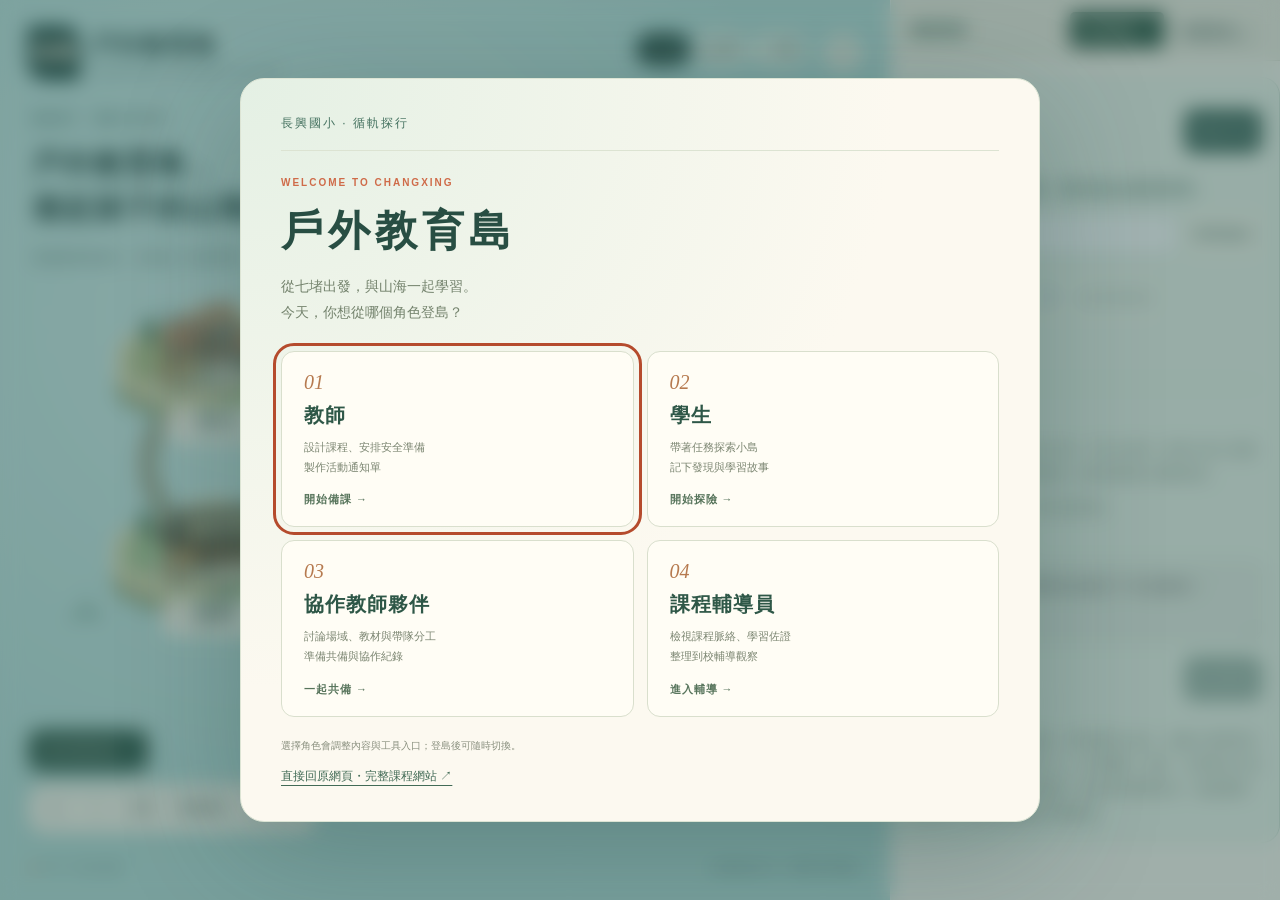
==== commit ff51dc3a: "Add realtime room messages and enlarge sidebar typography" ====
--- a/island.html
+++ b/island.html
@@ -1,6 +1,6 @@
 <!doctype html>
 <html lang="zh-Hant">
-<head><meta charset="utf-8"><meta name="viewport" content="width=device-width,initial-scale=1"><meta name="theme-color" content="#b9dfdb"><meta name="description" content="長興國小戶外教育島：從七堵鐵道出發，點選島嶼探索港灣、海洋、產業與智慧交通課程。"><title>長興戶外教育島｜循軌探行</title><link rel="stylesheet" href="island.css?v=20261024-live"><script src="island-data.js?v=20261024-live" defer></script><script src="island.js?v=20261024-live" defer></script><script src="island-player.js?v=20261024-live" defer></script><script src="assets/vendor/peerjs-1.5.5.min.js" defer></script><script src="island-live.js?v=20261024-live" defer></script></head>
+<head><meta charset="utf-8"><meta name="viewport" content="width=device-width,initial-scale=1"><meta name="theme-color" content="#b9dfdb"><meta name="description" content="長興國小戶外教育島：從七堵鐵道出發，點選島嶼探索港灣、海洋、產業與智慧交通課程。"><title>長興戶外教育島｜循軌探行</title><link rel="stylesheet" href="island.css?v=20261024-chat"><script src="island-data.js?v=20261024-chat" defer></script><script src="island.js?v=20261024-chat" defer></script><script src="island-player.js?v=20261024-chat" defer></script><script src="assets/vendor/peerjs-1.5.5.min.js" defer></script><script src="island-live.js?v=20261024-chat" defer></script></head>
 <body>
 <a class="skip" href="#explore">跳至課程清單</a>
 <div class="shell">
@@ -27,3 +27,4 @@
 <dialog id="role-entry" aria-labelledby="role-entry-title"><button id="role-entry-close" class="dialog-close" aria-label="返回目前角色" hidden>×</button><div class="entry-brand">長興國小 · 循軌探行</div><p class="eyebrow">WELCOME TO CHANGXING</p><h2 id="role-entry-title">戶外教育島</h2><p class="entry-lead">從七堵出發，與山海一起學習。<br>今天，你想從哪個角色登島？</p><div class="role-grid"><button data-choose-role="teacher"><span class="role-symbol">01</span><strong>教師</strong><span>設計課程、安排安全準備<br>製作活動通知單</span><b>開始備課 →</b></button><button data-choose-role="student"><span class="role-symbol">02</span><strong>學生</strong><span>帶著任務探索小島<br>記下發現與學習故事</span><b>開始探險 →</b></button><button data-choose-role="partner"><span class="role-symbol">03</span><strong>協作教師夥伴</strong><span>討論場域、教材與帶隊分工<br>準備共備與協作紀錄</span><b>一起共備 →</b></button><button data-choose-role="coach"><span class="role-symbol">04</span><strong>課程輔導員</strong><span>檢視課程脈絡、學習佐證<br>整理到校輔導觀察</span><b>進入輔導 →</b></button></div><p class="entry-note">選擇角色會調整內容與工具入口；登島後可隨時切換。</p><a class="entry-original" href="curriculum.html">直接回原網頁・完整課程網站 ↗</a></dialog>
 <dialog id="guide"><button class="dialog-close" id="close-guide" aria-label="關閉探索說明">×</button><p class="eyebrow">WELCOME ABOARD</p><h2>歡迎登上長興的學習島。</h2><p>點選島上的場域或右側課程清單，鏡頭會放大該島，同時展開故事、照片與探究任務；按「全島」可回到總覽。</p><ol><li>用主題或關鍵字，找一條感興趣的路線。</li><li>拖曳空白海面、按 ＋／－，調整你的視角。</li><li>切換光線，或跟著 TRAIN 五站了解課程。</li></ol><p class="guide-note">「已閱讀」只記錄這台裝置探索過的路線，不代表學生完成活動或通過評量。島上小人為課程情境動畫，並非即時活動追蹤。海風號抵達小島時會隱入站內，再從另一側駛向下一島。</p><button id="start" class="primary">開始探索 →</button></dialog>
 </body></html>
+
--- a/island.css
+++ b/island.css
@@ -62,3 +62,17 @@
 @media(max-width:700px){.avatar-two{grid-template-columns:1fr 1fr;gap:7px}.avatar-field select{min-width:0;padding-left:6px;padding-right:3px;font-size:11px}#avatar-creator .avatar-lead{font-size:12px;line-height:1.7}}
 .live-panel{margin:16px 0;padding:17px;background:#eef5ec;border:1px solid #c5d8cb;border-radius:18px;color:#315d50}.live-heading{display:flex;align-items:center;justify-content:space-between;gap:8px}.live-heading h3{font-size:17px;margin:0}.live-heading h3 span{display:block;font-size:11px;color:#64806b;margin-top:4px}.live-panel button{border:1px solid #bdcdbc;border-radius:9px;background:#fffdf3;color:#315d50;padding:8px;cursor:pointer;font:inherit;font-size:12px}.live-heading>button{background:#315d50;color:white;white-space:nowrap}.live-panel p{font-size:12px;line-height:1.7;margin:10px 0}.live-room{font-size:11px;display:flex;align-items:center;gap:6px}.live-room input{min-width:0;width:90px;flex:1;border:1px solid #b8cdbb;border-radius:7px;padding:7px;background:white;color:#315d50}.live-room button{white-space:nowrap}.live-panel small{display:block;font-size:10px;line-height:1.8;color:#6e8073}.live-greetings{display:flex;flex-wrap:wrap;gap:5px;margin:10px 0}.live-panel button:disabled{opacity:.45;cursor:default}#live-people{display:grid;gap:4px;margin-top:10px}.live-person{text-align:left}.live-traveller{pointer-events:none}.live-traveller .traveller-ring{stroke:#5aa4b8}.live-traveller.is-walking .my-leg{animation:my-leg-step .3s ease-in-out infinite alternate}.live-traveller.is-walking .my-leg.right{animation-delay:-.3s}.live-traveller.is-waving{filter:drop-shadow(0 0 8px #f9d771)}.live-train{pointer-events:none}body[data-light="night"] .live-traveller{filter:brightness(.85) drop-shadow(0 0 4px #f7e7b4)}
 
+.live-chat{border-top:1px solid #c8d8cb;margin-top:14px;padding-top:12px}.live-chat h4{font-size:15px;margin:0}.live-panel .live-chat-note{font-size:10px;color:#6e8073;margin:6px 0 10px}#live-chat-log{max-height:220px;overflow-y:auto;overflow-anchor:none;overscroll-behavior:contain}#live-chat-log:empty{display:none}#live-chat-log article{background:#fffdf5;border-radius:10px;padding:10px;margin:0 0 7px}#live-chat-log article>div{display:flex;align-items:center;justify-content:space-between;gap:8px;font-size:11px}#live-chat-log time{font-size:10px;color:#7b8b7d;white-space:nowrap}#live-chat-log p{white-space:pre-wrap;overflow-wrap:anywhere;margin:5px 0 0;font-size:13px}#live-chat-form label{display:block;font-size:12px;margin:10px 0 6px}#live-chat-input{box-sizing:border-box;width:100%;resize:vertical;min-height:64px;max-height:160px;background:white;border:1px solid #b8cdbb;border-radius:9px;padding:9px;font:inherit;font-size:13px;color:#315d50}#live-chat-input:disabled{background:#e7ede5}.live-chat-send{display:flex;align-items:center;justify-content:space-between;gap:8px;margin-top:6px}.live-chat-send span{font-size:10px;color:#7b8b7d}.live-panel #live-chat-submit{background:#315d50;color:white}.live-panel #live-chat-status{font-size:11px;min-height:18px;margin:5px 0}#live-chat-empty{color:#7b8b7d;font-size:11px}
+/* Readable panel type across curriculum, role tools and live messages. */
+.panel{font-size:16px;line-height:1.85}
+.panel .panel-heading h2,.panel .detail-content h2{font-size:30px;line-height:1.5}
+.panel .detail-content h3,.panel .method-note h3{font-size:22px;line-height:1.65}
+.panel .panel-heading>p:last-child,.panel .detail-summary,.panel .detail-content ul,.panel .detail-content li,.panel .train-stop p,.panel .method-note>p:not(.eyebrow),.panel .activity-update p,.panel .role-module p,.panel .role-module li,.panel .role-module dl,.panel .student-missions p{font-size:16px;line-height:1.9}
+.panel .route-card strong{font-size:19px}.panel .route-card small{font-size:14px;line-height:1.8}.panel .route-card .read-mark{font-size:13px}.panel .route-card{grid-template-columns:36px minmax(0,1fr) 30px;gap:9px}
+.panel .stops,.panel .train-stop strong,.panel .risk-resource strong,.panel .review-dimension>strong{font-size:16px;line-height:1.8}
+.panel .search input,.panel .filters button,.panel .back,.panel .return-row button,.panel .primary,.panel .role-export,.panel .role-tools strong,.panel .role-note-label,.panel .role-module>a,.panel .risk-jump a,.panel .method-note a,.panel .secondary-link,.panel .safety-checklist label,.panel .risk-progress,.panel .review-dimension label{font-size:15px;line-height:1.7}
+.panel #role-note,.panel .review-state{font-size:16px;line-height:1.8}
+.panel .eyebrow,.panel .route-location,.panel .result-count,.panel .role-tools small,.panel .activity-gallery figcaption,.panel .activity-update>small,.panel .detail-photo figcaption,.panel .risk-resource small,.panel .risk-note,.panel .panel-footer,.panel .panel-footer small,.panel .student-missions span{font-size:13px;line-height:1.8}
+.panel .draft-note{font-size:13px!important}.panel .role-bar,.panel .role-bar button,.panel .return-original{font-size:14px;line-height:1.6}.panel .role-bar{flex-wrap:wrap}.panel .role-bar-actions{gap:10px}
+.panel .live-heading h3{font-size:22px}.panel .live-heading h3 span{font-size:14px}.panel .live-panel button,.panel .live-panel p{font-size:15px;line-height:1.75}.panel .live-room{font-size:14px}.panel .live-room input{font:inherit}.panel .live-panel small,.panel .live-panel .live-chat-note{font-size:13px;line-height:1.85}
+.panel .live-chat h4{font-size:19px}.panel #live-chat-form label{font-size:15px}.panel #live-chat-input,.panel #live-chat-log p{font-size:16px;line-height:1.8}.panel #live-chat-log article>div{font-size:15px}.panel #live-chat-log time,.panel .live-chat-send span,.panel #live-chat-status,.panel #live-chat-empty{font-size:13px;line-height:1.8}.panel #live-chat-log{max-height:280px}
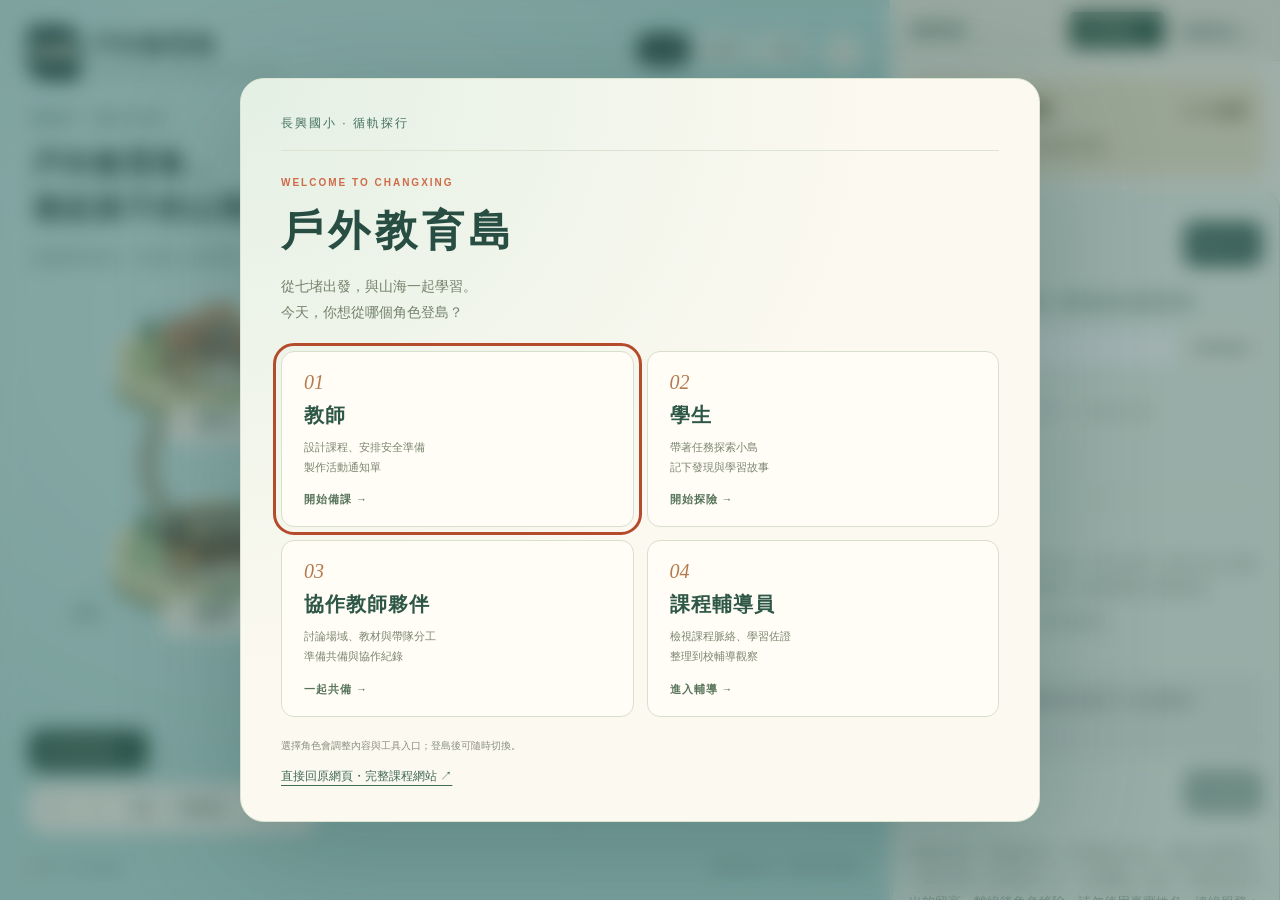
==== commit 038486be: "Add island passport with arrival-gated keeper quizzes and eight stamps" ====
--- a/island.html
+++ b/island.html
@@ -1,6 +1,6 @@
 <!doctype html>
 <html lang="zh-Hant">
-<head><meta charset="utf-8"><meta name="viewport" content="width=device-width,initial-scale=1"><meta name="theme-color" content="#b9dfdb"><meta name="description" content="長興國小戶外教育島：從七堵鐵道出發，點選島嶼探索港灣、海洋、產業與智慧交通課程。"><title>長興戶外教育島｜循軌探行</title><link rel="stylesheet" href="island.css?v=20261024-chat"><script src="island-data.js?v=20261024-chat" defer></script><script src="island.js?v=20261024-chat" defer></script><script src="island-player.js?v=20261024-chat" defer></script><script src="assets/vendor/peerjs-1.5.5.min.js" defer></script><script src="island-live.js?v=20261024-chat" defer></script></head>
+<head><meta charset="utf-8"><meta name="viewport" content="width=device-width,initial-scale=1"><meta name="theme-color" content="#b9dfdb"><meta name="description" content="長興國小戶外教育島：從七堵鐵道出發，點選島嶼探索港灣、海洋、產業與智慧交通課程。"><title>長興戶外教育島｜循軌探行</title><link rel="stylesheet" href="island.css?v=20261024-passport"><script src="island-data.js?v=20261024-passport" defer></script><script src="island.js?v=20261024-passport" defer></script><script src="island-player.js?v=20261024-passport" defer></script><script src="assets/vendor/peerjs-1.5.5.min.js" defer></script><script src="island-live.js?v=20261024-passport" defer></script><script src="island-passport.js?v=20261024-passport" defer></script></head>
 <body>
 <a class="skip" href="#explore">跳至課程清單</a>
 <div class="shell">
@@ -28,3 +28,4 @@
 <dialog id="guide"><button class="dialog-close" id="close-guide" aria-label="關閉探索說明">×</button><p class="eyebrow">WELCOME ABOARD</p><h2>歡迎登上長興的學習島。</h2><p>點選島上的場域或右側課程清單，鏡頭會放大該島，同時展開故事、照片與探究任務；按「全島」可回到總覽。</p><ol><li>用主題或關鍵字，找一條感興趣的路線。</li><li>拖曳空白海面、按 ＋／－，調整你的視角。</li><li>切換光線，或跟著 TRAIN 五站了解課程。</li></ol><p class="guide-note">「已閱讀」只記錄這台裝置探索過的路線，不代表學生完成活動或通過評量。島上小人為課程情境動畫，並非即時活動追蹤。海風號抵達小島時會隱入站內，再從另一側駛向下一島。</p><button id="start" class="primary">開始探索 →</button></dialog>
 </body></html>
 
+
--- a/island.css
+++ b/island.css
@@ -76,3 +76,4 @@
 .panel .draft-note{font-size:13px!important}.panel .role-bar,.panel .role-bar button,.panel .return-original{font-size:14px;line-height:1.6}.panel .role-bar{flex-wrap:wrap}.panel .role-bar-actions{gap:10px}
 .panel .live-heading h3{font-size:22px}.panel .live-heading h3 span{font-size:14px}.panel .live-panel button,.panel .live-panel p{font-size:15px;line-height:1.75}.panel .live-room{font-size:14px}.panel .live-room input{font:inherit}.panel .live-panel small,.panel .live-panel .live-chat-note{font-size:13px;line-height:1.85}
 .panel .live-chat h4{font-size:19px}.panel #live-chat-form label{font-size:15px}.panel #live-chat-input,.panel #live-chat-log p{font-size:16px;line-height:1.8}.panel #live-chat-log article>div{font-size:15px}.panel #live-chat-log time,.panel .live-chat-send span,.panel #live-chat-status,.panel #live-chat-empty{font-size:13px;line-height:1.8}.panel #live-chat-log{max-height:280px}
+.passport-entry{display:grid;grid-template-columns:1fr auto;gap:5px 12px;width:calc(100% - 32px);margin:16px;padding:16px;text-align:left;background:#f2e8ce;border:1px solid #d8c58d;border-radius:13px;color:#665531;font:inherit}.passport-entry>span{font-size:18px;font-weight:700}.passport-entry>strong{font-size:15px;align-self:center}.passport-entry>small{grid-column:1/-1;font-size:14px;line-height:1.8;color:#7d704c}#traveller-passport{background:#e9d8a9;color:#68562e}#island-passport,#island-quiz{width:min(840px,calc(100% - 30px));max-height:90dvh;overflow:auto;padding:32px;background:#fffaf0}#island-passport h2,#island-quiz h2{font-size:30px;line-height:1.5;margin:8px 0}#island-passport p,#island-quiz p{font-size:16px;line-height:1.85}.passport-cover{border-bottom:2px solid #cfbb83;padding-bottom:18px}.passport-cover .eyebrow{font-size:12px;color:#a4823f}.passport-cover #passport-owner{margin:5px 0;color:#81704b}.passport-progress{display:flex;align-items:center;gap:20px;flex-wrap:wrap;font-size:16px;color:#7a6639}.passport-progress progress{flex:1;min-width:120px;height:12px;accent-color:#748e65}.passport-instruction{color:#7b795f}#passport-current{background:#eaf0e0;border:1px solid #d4dec5;border-radius:12px;padding:18px}#passport-current h3{font-size:19px;margin:0}#passport-current p{margin:8px 0 14px}#passport-current button{font-size:16px}#passport-current button:disabled{background:#a4ae91;cursor:default}.passport-grid{display:grid;grid-template-columns:repeat(4,minmax(0,1fr));gap:14px;margin-top:22px}.passport-page{border:1px dashed #d7ceb7;border-radius:12px;text-align:center;padding:18px 8px;background:#fffdf7}.passport-page h3{font-size:15px;margin:10px 0 5px}.passport-page p{font-size:12px!important;margin:0;color:#8c8878}.passport-page.is-stamped{border-style:solid;background:#f8f3df}.passport-seal{width:100px;max-width:100%;height:100px;color:#cac8ba;transform:rotate(-8deg)}.passport-seal.earned{color:var(--stamp)}.passport-seal circle,.passport-seal path{fill:none;stroke:currentColor;stroke-width:1.6;stroke-linejoin:round;stroke-linecap:round}.passport-seal circle:first-child{stroke-width:2.5}.passport-seal circle:nth-child(2){stroke-dasharray:1 3;stroke-width:1}.passport-seal path{transform:translateY(-4px) scale(.85);stroke-width:2.5}.passport-seal text{fill:currentColor;font-size:5.5px;font-weight:700}.passport-page.just-stamped .passport-seal{animation:stamp-arrives .6s ease-out}@keyframes stamp-arrives{from{opacity:0;transform:scale(1.7) rotate(-20deg)}to{opacity:1;transform:scale(1) rotate(-8deg)}}#passport-feedback{color:#47734c;font-weight:700}#island-passport .passport-footnote{font-size:13px;color:#8a8775;margin:20px 0 0}.island-host{display:grid;grid-template-columns:85px 1fr;gap:18px;align-items:center;border-bottom:1px solid #dedbc8;margin-bottom:20px;padding-bottom:10px}.island-host>svg{width:85px;height:110px;background:#e8eddc;border-radius:45px}.island-host .eyebrow{font-size:11px;margin:0}.island-host #quiz-intro{margin:6px 0;color:#738065}.island-question{border:1px solid #d9dcc8;padding:15px 18px;margin:20px 0;border-radius:12px}.island-question legend{font-size:17px;font-weight:700;line-height:1.8;padding:0 6px}.island-question legend>span{display:block;font-size:12px;letter-spacing:1px;color:#ae8047}.island-question label{display:flex;align-items:flex-start;gap:10px;font-size:16px;line-height:1.8;padding:9px 8px;margin:5px 0;border-radius:8px;background:#f0f1e6;cursor:pointer}.island-question input{width:18px;height:18px;margin:5px 0 0;flex-shrink:0;accent-color:#44725a}.island-question label:has(input:checked){background:#dae7d1;outline:1px solid #98b18c}.island-question.needs-review{border-color:#bc8969}#island-quiz .question-feedback{font-size:14px;margin:5px 0;color:#4f7458}.island-question.needs-review .question-feedback{color:#976245}.quiz-actions{display:flex;gap:12px;align-items:center;flex-wrap:wrap;margin:18px 0 8px}.quiz-actions .primary{font-size:16px}.quiz-actions #quiz-back{background:none;text-decoration:underline;text-underline-offset:5px;font-size:15px;padding:12px}#quiz-feedback{color:#816d45}#island-passport button:focus-visible,#island-quiz input:focus-visible{outline:3px solid #b54b2d;outline-offset:4px}@media(max-width:650px){#island-passport,#island-quiz{padding:28px 19px;max-height:92dvh}.passport-grid{grid-template-columns:repeat(2,minmax(0,1fr));gap:10px}.passport-entry{grid-template-columns:1fr}.passport-entry>small{grid-column:auto}.island-host{grid-template-columns:60px 1fr;gap:12px}.island-host>svg{width:60px;height:90px}#island-quiz h2{font-size:24px}.island-question{padding:10px}.island-question legend{font-size:16px}.island-question label{font-size:16px}.passport-progress{gap:12px}.quiz-actions .primary{width:100%}}
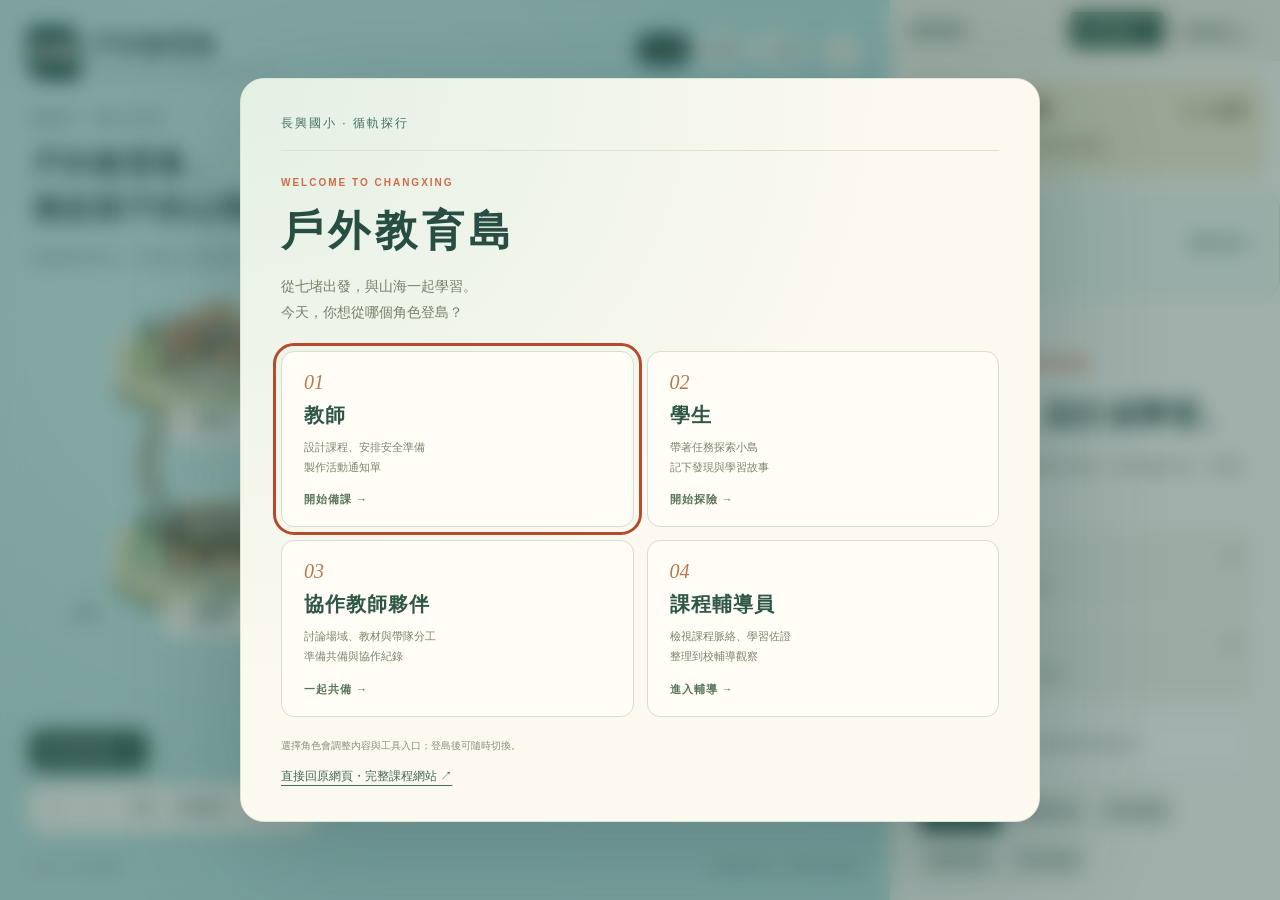
==== commit b22894b3: "Collapse realtime social panel by default with unread message indicator" ====
--- a/island.html
+++ b/island.html
@@ -1,6 +1,6 @@
 <!doctype html>
 <html lang="zh-Hant">
-<head><meta charset="utf-8"><meta name="viewport" content="width=device-width,initial-scale=1"><meta name="theme-color" content="#b9dfdb"><meta name="description" content="長興國小戶外教育島：從七堵鐵道出發，點選島嶼探索港灣、海洋、產業與智慧交通課程。"><title>長興戶外教育島｜循軌探行</title><link rel="stylesheet" href="island.css?v=20261024-passport"><script src="island-data.js?v=20261024-passport" defer></script><script src="island.js?v=20261024-passport" defer></script><script src="island-player.js?v=20261024-passport" defer></script><script src="assets/vendor/peerjs-1.5.5.min.js" defer></script><script src="island-live.js?v=20261024-passport" defer></script><script src="island-passport.js?v=20261024-passport" defer></script></head>
+<head><meta charset="utf-8"><meta name="viewport" content="width=device-width,initial-scale=1"><meta name="theme-color" content="#b9dfdb"><meta name="description" content="長興國小戶外教育島：從七堵鐵道出發，點選島嶼探索港灣、海洋、產業與智慧交通課程。"><title>長興戶外教育島｜循軌探行</title><link rel="stylesheet" href="island.css?v=20261024-fold"><script src="island-data.js?v=20261024-fold" defer></script><script src="island.js?v=20261024-fold" defer></script><script src="island-player.js?v=20261024-fold" defer></script><script src="assets/vendor/peerjs-1.5.5.min.js" defer></script><script src="island-live.js?v=20261024-fold" defer></script><script src="island-passport.js?v=20261024-fold" defer></script></head>
 <body>
 <a class="skip" href="#explore">跳至課程清單</a>
 <div class="shell">
--- a/island.css
+++ b/island.css
@@ -77,3 +77,5 @@
 .panel .live-heading h3{font-size:22px}.panel .live-heading h3 span{font-size:14px}.panel .live-panel button,.panel .live-panel p{font-size:15px;line-height:1.75}.panel .live-room{font-size:14px}.panel .live-room input{font:inherit}.panel .live-panel small,.panel .live-panel .live-chat-note{font-size:13px;line-height:1.85}
 .panel .live-chat h4{font-size:19px}.panel #live-chat-form label{font-size:15px}.panel #live-chat-input,.panel #live-chat-log p{font-size:16px;line-height:1.8}.panel #live-chat-log article>div{font-size:15px}.panel #live-chat-log time,.panel .live-chat-send span,.panel #live-chat-status,.panel #live-chat-empty{font-size:13px;line-height:1.8}.panel #live-chat-log{max-height:280px}
 .passport-entry{display:grid;grid-template-columns:1fr auto;gap:5px 12px;width:calc(100% - 32px);margin:16px;padding:16px;text-align:left;background:#f2e8ce;border:1px solid #d8c58d;border-radius:13px;color:#665531;font:inherit}.passport-entry>span{font-size:18px;font-weight:700}.passport-entry>strong{font-size:15px;align-self:center}.passport-entry>small{grid-column:1/-1;font-size:14px;line-height:1.8;color:#7d704c}#traveller-passport{background:#e9d8a9;color:#68562e}#island-passport,#island-quiz{width:min(840px,calc(100% - 30px));max-height:90dvh;overflow:auto;padding:32px;background:#fffaf0}#island-passport h2,#island-quiz h2{font-size:30px;line-height:1.5;margin:8px 0}#island-passport p,#island-quiz p{font-size:16px;line-height:1.85}.passport-cover{border-bottom:2px solid #cfbb83;padding-bottom:18px}.passport-cover .eyebrow{font-size:12px;color:#a4823f}.passport-cover #passport-owner{margin:5px 0;color:#81704b}.passport-progress{display:flex;align-items:center;gap:20px;flex-wrap:wrap;font-size:16px;color:#7a6639}.passport-progress progress{flex:1;min-width:120px;height:12px;accent-color:#748e65}.passport-instruction{color:#7b795f}#passport-current{background:#eaf0e0;border:1px solid #d4dec5;border-radius:12px;padding:18px}#passport-current h3{font-size:19px;margin:0}#passport-current p{margin:8px 0 14px}#passport-current button{font-size:16px}#passport-current button:disabled{background:#a4ae91;cursor:default}.passport-grid{display:grid;grid-template-columns:repeat(4,minmax(0,1fr));gap:14px;margin-top:22px}.passport-page{border:1px dashed #d7ceb7;border-radius:12px;text-align:center;padding:18px 8px;background:#fffdf7}.passport-page h3{font-size:15px;margin:10px 0 5px}.passport-page p{font-size:12px!important;margin:0;color:#8c8878}.passport-page.is-stamped{border-style:solid;background:#f8f3df}.passport-seal{width:100px;max-width:100%;height:100px;color:#cac8ba;transform:rotate(-8deg)}.passport-seal.earned{color:var(--stamp)}.passport-seal circle,.passport-seal path{fill:none;stroke:currentColor;stroke-width:1.6;stroke-linejoin:round;stroke-linecap:round}.passport-seal circle:first-child{stroke-width:2.5}.passport-seal circle:nth-child(2){stroke-dasharray:1 3;stroke-width:1}.passport-seal path{transform:translateY(-4px) scale(.85);stroke-width:2.5}.passport-seal text{fill:currentColor;font-size:5.5px;font-weight:700}.passport-page.just-stamped .passport-seal{animation:stamp-arrives .6s ease-out}@keyframes stamp-arrives{from{opacity:0;transform:scale(1.7) rotate(-20deg)}to{opacity:1;transform:scale(1) rotate(-8deg)}}#passport-feedback{color:#47734c;font-weight:700}#island-passport .passport-footnote{font-size:13px;color:#8a8775;margin:20px 0 0}.island-host{display:grid;grid-template-columns:85px 1fr;gap:18px;align-items:center;border-bottom:1px solid #dedbc8;margin-bottom:20px;padding-bottom:10px}.island-host>svg{width:85px;height:110px;background:#e8eddc;border-radius:45px}.island-host .eyebrow{font-size:11px;margin:0}.island-host #quiz-intro{margin:6px 0;color:#738065}.island-question{border:1px solid #d9dcc8;padding:15px 18px;margin:20px 0;border-radius:12px}.island-question legend{font-size:17px;font-weight:700;line-height:1.8;padding:0 6px}.island-question legend>span{display:block;font-size:12px;letter-spacing:1px;color:#ae8047}.island-question label{display:flex;align-items:flex-start;gap:10px;font-size:16px;line-height:1.8;padding:9px 8px;margin:5px 0;border-radius:8px;background:#f0f1e6;cursor:pointer}.island-question input{width:18px;height:18px;margin:5px 0 0;flex-shrink:0;accent-color:#44725a}.island-question label:has(input:checked){background:#dae7d1;outline:1px solid #98b18c}.island-question.needs-review{border-color:#bc8969}#island-quiz .question-feedback{font-size:14px;margin:5px 0;color:#4f7458}.island-question.needs-review .question-feedback{color:#976245}.quiz-actions{display:flex;gap:12px;align-items:center;flex-wrap:wrap;margin:18px 0 8px}.quiz-actions .primary{font-size:16px}.quiz-actions #quiz-back{background:none;text-decoration:underline;text-underline-offset:5px;font-size:15px;padding:12px}#quiz-feedback{color:#816d45}#island-passport button:focus-visible,#island-quiz input:focus-visible{outline:3px solid #b54b2d;outline-offset:4px}@media(max-width:650px){#island-passport,#island-quiz{padding:28px 19px;max-height:92dvh}.passport-grid{grid-template-columns:repeat(2,minmax(0,1fr));gap:10px}.passport-entry{grid-template-columns:1fr}.passport-entry>small{grid-column:auto}.island-host{grid-template-columns:60px 1fr;gap:12px}.island-host>svg{width:60px;height:90px}#island-quiz h2{font-size:24px}.island-question{padding:10px}.island-question legend{font-size:16px}.island-question label{font-size:16px}.passport-progress{gap:12px}.quiz-actions .primary{width:100%}}
+/* Fold the social area by default; folding never leaves the connected room. */
+.live-panel>summary{list-style:none;cursor:pointer;gap:14px}.live-panel>summary::-webkit-details-marker{display:none}.live-panel>summary h3{margin:0}.live-fold{display:flex;flex-direction:column;align-items:flex-end;gap:6px;font-size:14px;white-space:nowrap;font-weight:400}.live-fold-open,.live-panel[open] .live-fold-closed{display:none}.live-panel[open] .live-fold-open{display:inline}.live-content{border-top:1px solid #c8d8cb;margin-top:15px;padding-top:12px}.live-session{display:flex;justify-content:flex-end}.live-panel .live-session>button{background:#315d50;color:#fffdf3;padding:9px 14px}#live-unread{background:#c36c43;color:white;border-radius:12px;font-size:12px;line-height:1.6;padding:2px 8px}.live-panel>summary:focus-visible{outline:3px solid #b54b2d;outline-offset:7px;border-radius:6px}
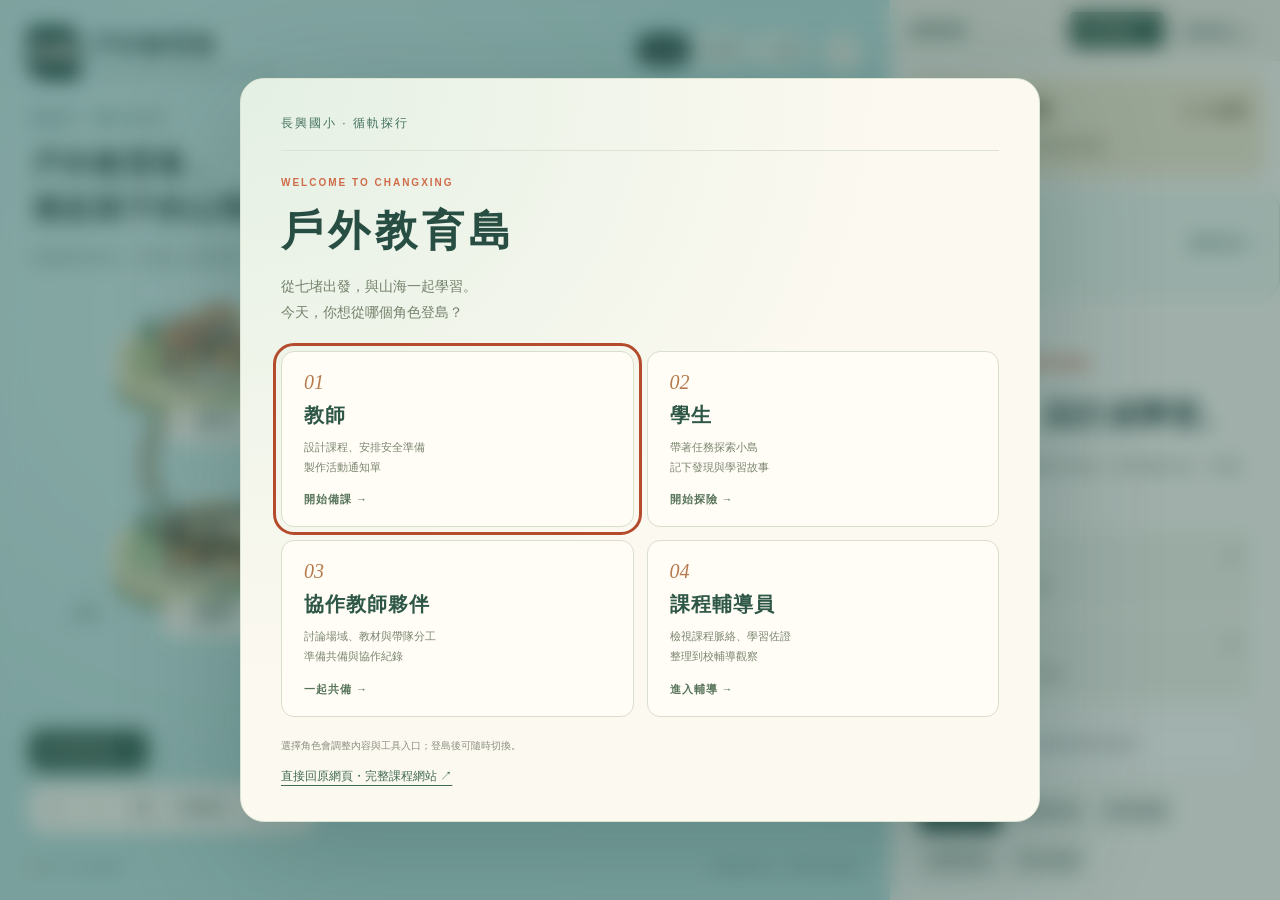
==== commit d23a8ac1: "Add wandering island keepers, encounter quizzes and eight-stamp crowns" ====
--- a/island.html
+++ b/island.html
@@ -1,6 +1,6 @@
 <!doctype html>
 <html lang="zh-Hant">
-<head><meta charset="utf-8"><meta name="viewport" content="width=device-width,initial-scale=1"><meta name="theme-color" content="#b9dfdb"><meta name="description" content="長興國小戶外教育島：從七堵鐵道出發，點選島嶼探索港灣、海洋、產業與智慧交通課程。"><title>長興戶外教育島｜循軌探行</title><link rel="stylesheet" href="island.css?v=20261024-fold"><script src="island-data.js?v=20261024-fold" defer></script><script src="island.js?v=20261024-fold" defer></script><script src="island-player.js?v=20261024-fold" defer></script><script src="assets/vendor/peerjs-1.5.5.min.js" defer></script><script src="island-live.js?v=20261024-fold" defer></script><script src="island-passport.js?v=20261024-fold" defer></script></head>
+<head><meta charset="utf-8"><meta name="viewport" content="width=device-width,initial-scale=1"><meta name="theme-color" content="#b9dfdb"><meta name="description" content="長興國小戶外教育島：從七堵鐵道出發，點選島嶼探索港灣、海洋、產業與智慧交通課程。"><title>長興戶外教育島｜循軌探行</title><link rel="stylesheet" href="island.css?v=20261024-keepers"><script src="island-data.js?v=20261024-keepers" defer></script><script src="island.js?v=20261024-keepers" defer></script><script src="island-player.js?v=20261024-keepers" defer></script><script src="assets/vendor/peerjs-1.5.5.min.js" defer></script><script src="island-live.js?v=20261024-keepers" defer></script><script src="island-passport.js?v=20261024-keepers" defer></script></head>
 <body>
 <a class="skip" href="#explore">跳至課程清單</a>
 <div class="shell">
@@ -29,3 +29,4 @@
 </body></html>
 
 
+
--- a/island.css
+++ b/island.css
@@ -79,3 +79,4 @@
 .passport-entry{display:grid;grid-template-columns:1fr auto;gap:5px 12px;width:calc(100% - 32px);margin:16px;padding:16px;text-align:left;background:#f2e8ce;border:1px solid #d8c58d;border-radius:13px;color:#665531;font:inherit}.passport-entry>span{font-size:18px;font-weight:700}.passport-entry>strong{font-size:15px;align-self:center}.passport-entry>small{grid-column:1/-1;font-size:14px;line-height:1.8;color:#7d704c}#traveller-passport{background:#e9d8a9;color:#68562e}#island-passport,#island-quiz{width:min(840px,calc(100% - 30px));max-height:90dvh;overflow:auto;padding:32px;background:#fffaf0}#island-passport h2,#island-quiz h2{font-size:30px;line-height:1.5;margin:8px 0}#island-passport p,#island-quiz p{font-size:16px;line-height:1.85}.passport-cover{border-bottom:2px solid #cfbb83;padding-bottom:18px}.passport-cover .eyebrow{font-size:12px;color:#a4823f}.passport-cover #passport-owner{margin:5px 0;color:#81704b}.passport-progress{display:flex;align-items:center;gap:20px;flex-wrap:wrap;font-size:16px;color:#7a6639}.passport-progress progress{flex:1;min-width:120px;height:12px;accent-color:#748e65}.passport-instruction{color:#7b795f}#passport-current{background:#eaf0e0;border:1px solid #d4dec5;border-radius:12px;padding:18px}#passport-current h3{font-size:19px;margin:0}#passport-current p{margin:8px 0 14px}#passport-current button{font-size:16px}#passport-current button:disabled{background:#a4ae91;cursor:default}.passport-grid{display:grid;grid-template-columns:repeat(4,minmax(0,1fr));gap:14px;margin-top:22px}.passport-page{border:1px dashed #d7ceb7;border-radius:12px;text-align:center;padding:18px 8px;background:#fffdf7}.passport-page h3{font-size:15px;margin:10px 0 5px}.passport-page p{font-size:12px!important;margin:0;color:#8c8878}.passport-page.is-stamped{border-style:solid;background:#f8f3df}.passport-seal{width:100px;max-width:100%;height:100px;color:#cac8ba;transform:rotate(-8deg)}.passport-seal.earned{color:var(--stamp)}.passport-seal circle,.passport-seal path{fill:none;stroke:currentColor;stroke-width:1.6;stroke-linejoin:round;stroke-linecap:round}.passport-seal circle:first-child{stroke-width:2.5}.passport-seal circle:nth-child(2){stroke-dasharray:1 3;stroke-width:1}.passport-seal path{transform:translateY(-4px) scale(.85);stroke-width:2.5}.passport-seal text{fill:currentColor;font-size:5.5px;font-weight:700}.passport-page.just-stamped .passport-seal{animation:stamp-arrives .6s ease-out}@keyframes stamp-arrives{from{opacity:0;transform:scale(1.7) rotate(-20deg)}to{opacity:1;transform:scale(1) rotate(-8deg)}}#passport-feedback{color:#47734c;font-weight:700}#island-passport .passport-footnote{font-size:13px;color:#8a8775;margin:20px 0 0}.island-host{display:grid;grid-template-columns:85px 1fr;gap:18px;align-items:center;border-bottom:1px solid #dedbc8;margin-bottom:20px;padding-bottom:10px}.island-host>svg{width:85px;height:110px;background:#e8eddc;border-radius:45px}.island-host .eyebrow{font-size:11px;margin:0}.island-host #quiz-intro{margin:6px 0;color:#738065}.island-question{border:1px solid #d9dcc8;padding:15px 18px;margin:20px 0;border-radius:12px}.island-question legend{font-size:17px;font-weight:700;line-height:1.8;padding:0 6px}.island-question legend>span{display:block;font-size:12px;letter-spacing:1px;color:#ae8047}.island-question label{display:flex;align-items:flex-start;gap:10px;font-size:16px;line-height:1.8;padding:9px 8px;margin:5px 0;border-radius:8px;background:#f0f1e6;cursor:pointer}.island-question input{width:18px;height:18px;margin:5px 0 0;flex-shrink:0;accent-color:#44725a}.island-question label:has(input:checked){background:#dae7d1;outline:1px solid #98b18c}.island-question.needs-review{border-color:#bc8969}#island-quiz .question-feedback{font-size:14px;margin:5px 0;color:#4f7458}.island-question.needs-review .question-feedback{color:#976245}.quiz-actions{display:flex;gap:12px;align-items:center;flex-wrap:wrap;margin:18px 0 8px}.quiz-actions .primary{font-size:16px}.quiz-actions #quiz-back{background:none;text-decoration:underline;text-underline-offset:5px;font-size:15px;padding:12px}#quiz-feedback{color:#816d45}#island-passport button:focus-visible,#island-quiz input:focus-visible{outline:3px solid #b54b2d;outline-offset:4px}@media(max-width:650px){#island-passport,#island-quiz{padding:28px 19px;max-height:92dvh}.passport-grid{grid-template-columns:repeat(2,minmax(0,1fr));gap:10px}.passport-entry{grid-template-columns:1fr}.passport-entry>small{grid-column:auto}.island-host{grid-template-columns:60px 1fr;gap:12px}.island-host>svg{width:60px;height:90px}#island-quiz h2{font-size:24px}.island-question{padding:10px}.island-question legend{font-size:16px}.island-question label{font-size:16px}.passport-progress{gap:12px}.quiz-actions .primary{width:100%}}
 /* Fold the social area by default; folding never leaves the connected room. */
 .live-panel>summary{list-style:none;cursor:pointer;gap:14px}.live-panel>summary::-webkit-details-marker{display:none}.live-panel>summary h3{margin:0}.live-fold{display:flex;flex-direction:column;align-items:flex-end;gap:6px;font-size:14px;white-space:nowrap;font-weight:400}.live-fold-open,.live-panel[open] .live-fold-closed{display:none}.live-panel[open] .live-fold-open{display:inline}.live-content{border-top:1px solid #c8d8cb;margin-top:15px;padding-top:12px}.live-session{display:flex;justify-content:flex-end}.live-panel .live-session>button{background:#315d50;color:#fffdf3;padding:9px 14px}#live-unread{background:#c36c43;color:white;border-radius:12px;font-size:12px;line-height:1.6;padding:2px 8px}.live-panel>summary:focus-visible{outline:3px solid #b54b2d;outline-offset:7px;border-radius:6px}
+.island-keeper{pointer-events:none;filter:drop-shadow(0 2px 1px #244d4222)}.island-keeper .traveller-ring{stroke:#ae8255;stroke-dasharray:2 2}.island-keeper>rect{fill:#fff2d9;stroke:#c19a67}.island-keeper>text{font-size:7px;fill:#77512f}.island-keeper.is-walking .my-leg.left{animation:my-leg-step .55s ease-in-out infinite}.island-keeper.is-walking .my-leg.right{animation:my-leg-step .55s ease-in-out infinite reverse}.island-keeper.keeper-cleared .keeper-question circle{fill:#dcebd1;stroke:#66835a}.island-keeper.keeper-cleared .keeper-question text{fill:#4e7447}.champion-crown{filter:drop-shadow(0 0 3px #f5cc5b99)}.school-focus .island-keeper:not([data-keeper="school"]){opacity:.24}body[data-light=night] .island-keeper{filter:brightness(1.2) drop-shadow(0 0 2px #ffebbf44)}
